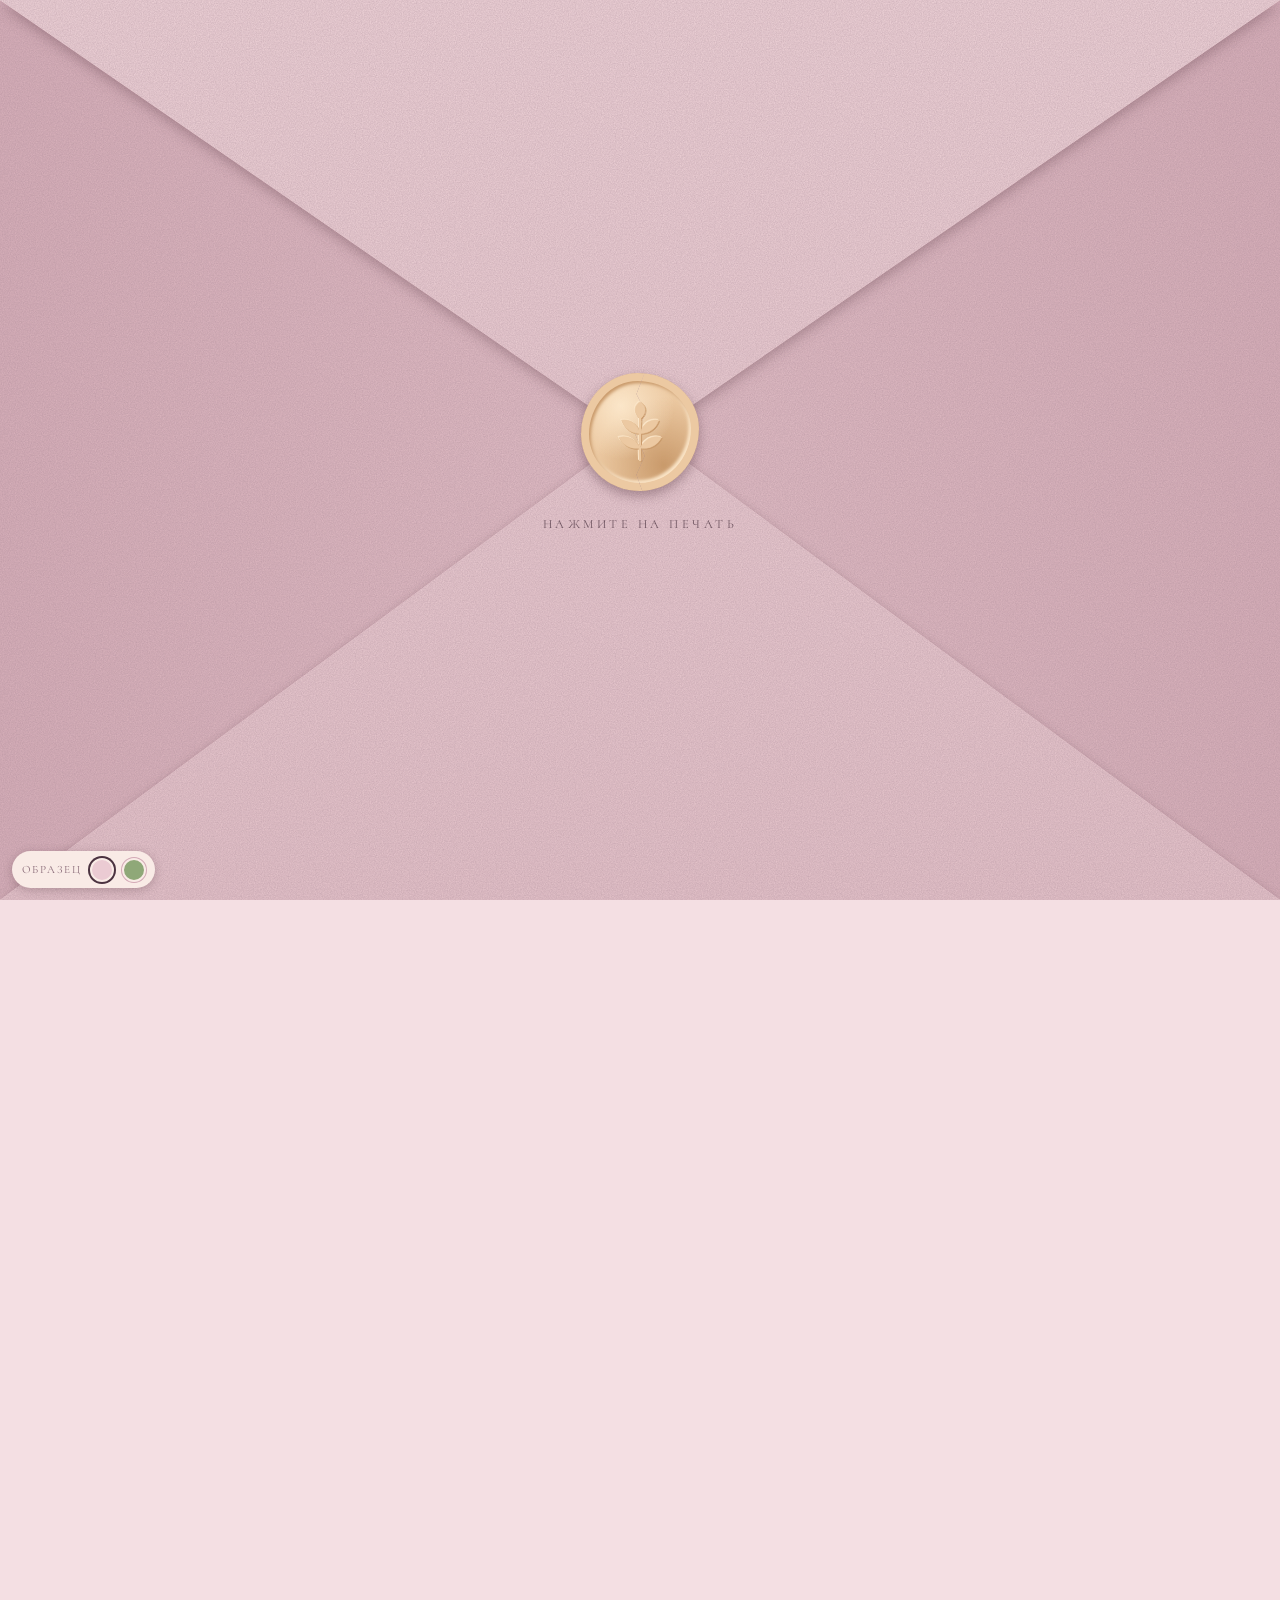
==== index.html @ 8c2e5f53 "Wedding invitation sample Co-Authored-By: Claude Opus 5.5 <noreply@anthropic.com>" ====
<!doctype html>
<html lang="ru">
<head>
<meta charset="utf-8">
<meta name="viewport" content="width=device-width,initial-scale=1,viewport-fit=cover">
<meta name="robots" content="noindex,nofollow">
<meta name="theme-color" content="#e6c4cb">
<style>body{margin:0}img{max-width:100%}[hidden]{display:none!important}</style>
<title>Приглашение «Тайна речного сада»</title>
<link rel="stylesheet" href="https://fonts.googleapis.com/css2?family=Cormorant:ital,wght@0,400;0,500;0,600;1,400&family=Great+Vibes&display=swap">
<style>
/* Узкая колонка-письмо на бумажном фоне: конверт на весь экран, под ним лента блоков с тонкими линейками. */
:root{
  color-scheme:light;
  /* палитра «Пудра» */
  --paper:#f4dfe3;
  --paper-deep:#ebcbd3;
  --ink:#4b3340;
  --ink-soft:#8a6b78;
  --line:#d3a9b6;
  --accent:#b0607a;
  --card:#f9ebe6;
  --env-1:#e6c4cb;
  --env-2:#efd3d8;
  --env-3:#d9b1bb;
  --seal:#ecc9a2;
  --seal-hi:#fbe6c9;
  --seal-lo:#c99a6b;
  --w-sky:#f3c9cf;
  --w-leaf1:#9bb38a;
  --w-leaf2:#6f8f6c;
  --w-water:#b9cfd6;
  --w-bloom:#e58fa6;
  --w-reed:#5e6f4c;
  --d1:#f1d5da; --d2:#d9a3b2; --d3:#b9c4a6; --d4:#e9d3b4; --d5:#8a6b78;
  --grain:url("data:image/svg+xml,%3Csvg xmlns='http://www.w3.org/2000/svg' width='260' height='260'%3E%3Cfilter id='n'%3E%3CfeTurbulence type='fractalNoise' baseFrequency='.85' numOctaves='3' stitchTiles='stitch'/%3E%3CfeColorMatrix values='0 0 0 0 .25 0 0 0 0 .15 0 0 0 0 .2 0 0 0 .32 0'/%3E%3C/filter%3E%3Crect width='100%25' height='100%25' filter='url(%23n)'/%3E%3C/svg%3E");
  --script:"Great Vibes","Marck Script","Snell Roundhand",cursive;
  --serif:"Cormorant","Cormorant Garamond",Georgia,"Times New Roman",serif;
  --fs-label:.78rem;
  --fs-body:1.16rem;
  --fs-h2:2.7rem;
}
:root[data-palette="garden"]{
  --paper:#e8ecdd;
  --paper-deep:#d6dec8;
  --ink:#2e3a2f;
  --ink-soft:#66755f;
  --line:#aab89a;
  --accent:#5f7a4a;
  --card:#f1f3e6;
  --env-1:#cfd8bf;
  --env-2:#dbe2cc;
  --env-3:#bcc8aa;
  --seal:#c9b27a;
  --seal-hi:#e9d9a8;
  --seal-lo:#99834d;
  --w-sky:#dfe6d2;
  --w-leaf1:#8fa878;
  --w-leaf2:#55724f;
  --w-water:#a8c5c4;
  --w-bloom:#f2ead2;
  --w-reed:#4c5f3d;
  --d1:#e8ecdd; --d2:#aab89a; --d3:#5f7a4a; --d4:#a8c5c4; --d5:#c9b27a;
}

html{font-size:16px;scroll-behavior:smooth}
html.locked,html.locked body{overflow:hidden;height:100%}
body{
  background:var(--grain),var(--paper);
  color:var(--ink);
  font-family:var(--serif);
  font-size:var(--fs-body);
  line-height:1.55;
  -webkit-font-smoothing:antialiased;
}
.grain{background-image:var(--grain)}

/* ---------- конверт ---------- */
.env{
  position:fixed;inset:0;z-index:20;
  perspective:1400px;
  cursor:pointer;
  overflow:hidden;
  -webkit-tap-highlight-color:transparent;
}
.env-back{position:absolute;inset:0;background-color:var(--paper);transition:opacity .8s ease 1.05s}
.fw{position:absolute;inset:0;filter:drop-shadow(0 2px 5px rgba(60,30,40,.22));transition:transform 1s cubic-bezier(.6,.05,.3,1) 1.05s}
.flap{position:absolute;inset:0;background-color:var(--env-1)}
.fw.l .flap{clip-path:polygon(0 0,50.5% 48%,0 100%);background-image:linear-gradient(90deg,var(--env-3),var(--env-1) 70%)}
.fw.r .flap{clip-path:polygon(100% 0,49.5% 48%,100% 100%);background-image:linear-gradient(270deg,var(--env-3),var(--env-1) 70%)}
.fw.b .flap{clip-path:polygon(0 100%,50% 47.5%,100% 100%);background-image:linear-gradient(0deg,var(--env-1),var(--env-2))}
.fw.t{transform-origin:50% 0;transition:transform 1s cubic-bezier(.55,.05,.3,1) .3s;filter:drop-shadow(0 4px 7px rgba(60,30,40,.3))}
.fw.t .flap{clip-path:polygon(0 0,100% 0,50% 49%);background-image:linear-gradient(180deg,var(--env-2),var(--env-1))}
.flap::after{content:"";position:absolute;inset:0;background-image:var(--grain)}

.seal{
  position:absolute;left:50%;top:48%;
  width:7.4rem;height:7.4rem;margin:-3.7rem 0 0 -3.7rem;
  border:0;padding:0;background:none;cursor:pointer;
  filter:drop-shadow(0 5px 6px rgba(60,30,40,.35));
  animation:breathe 2.6s ease-in-out infinite;
}
.seal:focus-visible{outline:2px solid var(--ink);outline-offset:6px;border-radius:50%}
.half{position:absolute;inset:0;transition:transform .7s cubic-bezier(.3,.7,.3,1),opacity .6s ease .15s}
.half.a{clip-path:polygon(0 0,54% 0,47% 18%,55% 34%,46% 52%,54% 70%,47% 86%,52% 100%,0 100%)}
.half.b{clip-path:polygon(54% 0,100% 0,100% 100%,52% 100%,47% 86%,54% 70%,46% 52%,55% 34%,47% 18%)}
.wax{
  position:absolute;inset:0;
  border-radius:48% 52% 50% 50% / 52% 47% 53% 48%;
  background:
    radial-gradient(circle at 34% 28%,var(--seal-hi),transparent 46%),
    radial-gradient(circle at 70% 78%,var(--seal-lo),transparent 55%),
    var(--seal);
  box-shadow:inset 0 0 0 .5rem var(--seal),inset .12rem .14rem .2rem .5rem var(--seal-lo),inset -.1rem -.12rem .2rem .55rem var(--seal-hi);
}
.wax svg{position:absolute;inset:22%;width:56%;height:56%;fill:var(--seal);stroke:var(--seal);
  filter:drop-shadow(1px 1.2px .4px var(--seal-lo)) drop-shadow(-1px -1px .4px var(--seal-hi))}
.hint{
  position:absolute;left:0;right:0;top:calc(48% + 5.2rem);
  text-align:center;font-size:var(--fs-label);letter-spacing:.28em;text-transform:uppercase;color:var(--ink);opacity:.75;
  transition:opacity .4s;
}
@keyframes breathe{50%{transform:scale(1.045)}}

.env.open{pointer-events:none}
.env.open .seal{animation:none}
.env.open .half.a{transform:translate(-2.2rem,1.4rem) rotate(-16deg);opacity:0}
.env.open .half.b{transform:translate(2.2rem,1.4rem) rotate(16deg);opacity:0}
.env.open .hint{opacity:0}
.env.open .fw.t{transform:rotateX(-178deg)}
.env.open .fw.l{transform:translateX(-104%)}
.env.open .fw.r{transform:translateX(104%)}
.env.open .fw.b{transform:translateY(104%)}
.env.open .env-back{opacity:0}

/* ---------- письмо ---------- */
.letter{
  max-width:30rem;margin:0 auto;
  padding-inline:1.5rem;padding-block:3rem 6rem;
  display:flex;flex-direction:column;gap:4.5rem;
  text-align:center;
}
section{display:flex;flex-direction:column;align-items:center;gap:1.1rem;min-width:0}
.label{font-size:var(--fs-label);letter-spacing:.3em;text-transform:uppercase;color:var(--ink-soft)}
h1,h2{font-family:var(--script);font-weight:400;line-height:1.1;margin:0;text-wrap:balance}
h1{font-size:clamp(3.4rem,17vw,4.6rem);display:flex;flex-direction:column;gap:.1em}
h1 .amp{font-size:.62em;color:var(--accent)}
h2{font-size:var(--fs-h2)}
p{margin:0;max-width:24rem;text-wrap:pretty}
.rule{width:100%;display:flex;align-items:center;gap:.9rem;color:var(--line)}
.rule::before,.rule::after{content:"";flex:1;border-top:1px solid currentColor}
.rule svg{width:1.5rem;height:1.5rem;fill:none;stroke:var(--accent);stroke-width:1.2;stroke-linecap:round}

.scene{width:calc(100% + 3rem);max-width:none;margin-inline:-1.5rem;display:block;
  -webkit-mask-image:radial-gradient(ellipse 50% 50% at 50% 50%,#000 48%,transparent 98%);
  mask-image:radial-gradient(ellipse 50% 50% at 50% 50%,#000 48%,transparent 98%)}
.dateline{font-size:1.5rem;letter-spacing:.22em;font-variant-numeric:lining-nums tabular-nums}

.count{display:grid;grid-template-columns:repeat(4,1fr);width:100%;border-block:1px solid var(--line)}
.count div{padding-block:1rem;display:flex;flex-direction:column;gap:.2rem;min-width:0}
.count div+div{border-left:1px solid var(--line)}
.count b{font-weight:400;font-style:italic;font-size:2.3rem;line-height:1;font-variant-numeric:lining-nums tabular-nums}
.count span{font-size:.72rem;letter-spacing:.14em;text-transform:uppercase;color:var(--ink-soft)}

.venue{display:flex;flex-direction:column;align-items:center;gap:.5rem;width:100%}
.venue+.venue{margin-top:1.6rem}
.venue canvas{width:100%;aspect-ratio:16/8;border-radius:2px;
  -webkit-mask-image:radial-gradient(ellipse 50% 50% at 50% 50%,#000 48%,transparent 98%);
  mask-image:radial-gradient(ellipse 50% 50% at 50% 50%,#000 48%,transparent 98%)}
.venue h3{font-style:italic;font-weight:400;font-size:1.55rem;margin:0}
.venue .when{font-variant-numeric:lining-nums;letter-spacing:.12em}
.venue .addr{color:var(--ink-soft);font-size:1.02rem}
.map{display:inline-block;margin-top:.3rem;padding:.5rem 1.3rem;border:1px solid var(--ink);border-radius:999px;
  color:var(--ink);text-decoration:none;font-size:var(--fs-label);letter-spacing:.22em;text-transform:uppercase}
.map:hover{background:var(--ink);color:var(--paper)}
.map:focus-visible{outline:2px solid var(--accent);outline-offset:3px}

.plan{list-style:none;margin:0;padding:0;width:100%;position:relative;display:flex;flex-direction:column;gap:1.5rem}
.plan::before{content:"";position:absolute;left:50%;top:.4rem;bottom:.4rem;border-left:1px solid var(--line)}
.plan li{display:grid;grid-template-columns:1fr auto 1fr;align-items:center;gap:.8rem}
.plan time{grid-column:2;position:relative;background:var(--ink);color:var(--paper);border-radius:999px;
  padding:.1rem .7rem;font-size:.95rem;letter-spacing:.06em;font-variant-numeric:lining-nums tabular-nums}
.plan span{min-width:0;line-height:1.3}
.plan li:nth-child(odd) span{grid-column:1;grid-row:1;text-align:right}
.plan li:nth-child(even) span{grid-column:3;text-align:left}

.dress{width:100%;background:var(--card);padding:1.6rem 1.2rem;display:flex;flex-direction:column;align-items:center;gap:1rem;
  box-shadow:0 1px 0 var(--line),0 10px 24px -18px rgba(60,30,40,.5)}
.sw{display:flex;gap:.7rem;flex-wrap:wrap;justify-content:center}
.sw i{width:2.5rem;height:2.5rem;border-radius:50%;box-shadow:inset 0 0 0 1px rgba(0,0,0,.08)}
.sign{font-family:var(--script);font-size:2.4rem;line-height:1.1;color:var(--accent)}
.again{background:none;border:0;border-bottom:1px solid var(--line);padding:0 0 .15rem;color:var(--ink-soft);
  font:inherit;font-size:var(--fs-label);letter-spacing:.22em;text-transform:uppercase;cursor:pointer}
.again:focus-visible{outline:2px solid var(--accent);outline-offset:4px}

.rv{opacity:.3;transform:translateY(1.4rem);transition:opacity .9s ease,transform .9s ease}
.rv.in{opacity:1;transform:none}

/* ---------- переключатель образца ---------- */
.pal{position:fixed;z-index:30;left:.75rem;bottom:0;margin-bottom:calc(.75rem + env(safe-area-inset-bottom,0px));
  display:flex;align-items:center;gap:.5rem;padding:.4rem .6rem;border-radius:999px;
  background:var(--card);box-shadow:0 2px 10px rgba(60,30,40,.25);
  font-size:.7rem;letter-spacing:.14em;text-transform:uppercase;color:var(--ink-soft)}
.pal button{width:1.5rem;height:1.5rem;border-radius:50%;border:2px solid var(--card);padding:0;cursor:pointer;box-shadow:0 0 0 1px var(--line)}
.pal button[aria-pressed="true"]{box-shadow:0 0 0 2px var(--ink)}
.pal button:focus-visible{outline:2px solid var(--accent);outline-offset:3px}
.pal .p1{background:#ebcbd3}
.pal .p2{background:#8fa878}

@media (prefers-reduced-motion:reduce){
  .seal{animation:none}
  .fw,.fw.t,.half,.env-back,.rv{transition-duration:.01s;transition-delay:0s}
  .rv{opacity:1;transform:none}
  html{scroll-behavior:auto}
}
</style>
</head>
<body>

<svg width="0" height="0" style="position:absolute" aria-hidden="true">
  <symbol id="sprig" viewBox="0 0 100 100">
    <path d="M50 92 C49 70 50 50 50 30" fill="none" stroke-width="3.5" stroke-linecap="round"/>
    <path d="M50 30 C40 22 40 10 50 4 C60 10 60 22 50 30Z"/>
    <path d="M50 52 C36 52 26 44 22 32 C36 30 46 38 50 52Z"/>
    <path d="M50 52 C64 52 74 44 78 32 C64 30 54 38 50 52Z"/>
    <path d="M50 74 C36 76 24 70 18 58 C32 54 44 62 50 74Z"/>
    <path d="M50 74 C64 76 76 70 82 58 C68 54 56 62 50 74Z"/>
  </symbol>
</svg>

<div class="env" id="env" role="button" aria-label="Открыть приглашение">
  <div class="env-back grain"></div>
  <div class="fw l"><div class="flap"></div></div>
  <div class="fw r"><div class="flap"></div></div>
  <div class="fw b"><div class="flap"></div></div>
  <div class="fw t"><div class="flap"></div></div>
  <button class="seal" id="seal" type="button" aria-label="Сломать печать и открыть приглашение">
    <span class="half a"><span class="wax"><svg><use href="#sprig"/></svg></span></span>
    <span class="half b"><span class="wax"><svg><use href="#sprig"/></svg></span></span>
  </button>
  <div class="hint">Нажмите на печать</div>
</div>

<main class="letter" id="letter">
  <section>
    <div class="label">Приглашение на свадьбу</div>
    <h1><span id="n1"></span><span class="amp">и</span><span id="n2"></span></h1>
    <canvas class="scene" id="scene" width="760" height="470" role="img" aria-label="Акварельный берег реки с лодкой и камышами"></canvas>
    <div class="dateline" id="dateline"></div>
    <div class="label" id="weekday"></div>
  </section>

  <section class="rv">
    <div class="rule"><svg viewBox="0 0 24 24"><path d="M12 21V8M12 8c-3-1-4-4-3-6 3 1 4 3 3 6ZM12 14c-3 0-5-2-6-5 3 0 5 2 6 5ZM12 14c3 0 5-2 6-5-3 0-5 2-6 5Z"/></svg></div>
    <p id="lead"></p>
  </section>

  <section class="rv">
    <h2>До встречи</h2>
    <div class="count" id="count" aria-live="off">
      <div><b id="cd">0</b><span id="cdl">дней</span></div>
      <div><b id="ch">0</b><span id="chl">часов</span></div>
      <div><b id="cm">0</b><span id="cml">минут</span></div>
      <div><b id="cs">0</b><span id="csl">секунд</span></div>
    </div>
  </section>

  <section class="rv">
    <h2>Место</h2>
    <div id="venues" style="width:100%"></div>
  </section>

  <section class="rv">
    <h2>Программа дня</h2>
    <ol class="plan" id="plan"></ol>
  </section>

  <section class="rv">
    <h2>Дресс-код</h2>
    <div class="dress">
      <p id="dress"></p>
      <div class="sw" aria-label="Палитра праздника"><i style="background:var(--d1)"></i><i style="background:var(--d2)"></i><i style="background:var(--d3)"></i><i style="background:var(--d4)"></i><i style="background:var(--d5)"></i></div>
    </div>
  </section>

  <section class="rv">
    <div class="rule"><svg viewBox="0 0 24 24"><path d="M12 21V8M12 8c-3-1-4-4-3-6 3 1 4 3 3 6ZM12 14c-3 0-5-2-6-5 3 0 5 2 6 5ZM12 14c3 0 5-2 6-5-3 0-5 2-6 5Z"/></svg></div>
    <p id="bye"></p>
    <div class="sign" id="sign"></div>
    <button class="again" id="again" type="button">Закрыть конверт</button>
  </section>
</main>

<div class="pal" id="pal">
  <span>Образец</span>
  <button class="p1" type="button" data-p="pudra" aria-label="Палитра «Пудра»" aria-pressed="true"></button>
  <button class="p2" type="button" data-p="garden" aria-label="Палитра «Сад»" aria-pressed="false"></button>
</div>

<script>
/* Все данные приглашения — здесь. Имена, дата и места условные, пока не выбраны настоящие. */
const INVITE = {
  names: ['Анна', 'Михаил'],
  date: '2027-07-17T16:00:00+03:00',
  lead: 'Дорогие родные и друзья! В этот день мы станем семьёй и очень хотим, чтобы вы были рядом.',
  venues: [
    {kind: 'ceremony', title: 'Церемония', time: '16:00', place: 'Площадка у воды', address: 'Адрес сообщим позже', mapUrl: ''},
    {kind: 'dinner', title: 'Ужин', time: '18:00', place: 'Шатёр в саду', address: 'Там же, в двух минутах пешком', mapUrl: ''}
  ],
  plan: [
    ['15:30', 'Сбор гостей'],
    ['16:00', 'Церемония у воды'],
    ['17:00', 'Фуршет и прогулка'],
    ['18:00', 'Праздничный ужин'],
    ['21:00', 'Торт'],
    ['22:00', 'Танцы и огни']
  ],
  dress: 'Будем рады, если ваши наряды поддержат палитру праздника. Удобная обувь пригодится: часть вечера пройдёт на траве.',
  bye: 'Ждём вас и будем счастливы разделить этот день вместе.'
};

const $ = id => document.getElementById(id);
const root = document.documentElement;
const when = new Date(INVITE.date);

/* ---------- тексты ---------- */
$('n1').textContent = INVITE.names[0];
$('n2').textContent = INVITE.names[1];
$('sign').textContent = INVITE.names.join(' и ');
$('lead').textContent = INVITE.lead;
$('dress').textContent = INVITE.dress;
$('bye').textContent = INVITE.bye;
const msk = {timeZone: 'Europe/Moscow'};
$('dateline').textContent = when.toLocaleDateString('ru-RU', {...msk, day: '2-digit', month: '2-digit', year: 'numeric'}).replace(/\./g, ' · ');
$('weekday').textContent = when.toLocaleDateString('ru-RU', {...msk, weekday: 'long'}) + ', начало в ' +
  when.toLocaleTimeString('ru-RU', {...msk, hour: '2-digit', minute: '2-digit'});

$('plan').innerHTML = INVITE.plan.map(([t, s]) => `<li><time>${t}</time><span>${s}</span></li>`).join('');
$('venues').innerHTML = INVITE.venues.map((v, i) => `
  <div class="venue">
    <canvas width="640" height="320" data-kind="${v.kind}" data-seed="${i + 3}" role="img" aria-label="${v.title}: акварельный набросок"></canvas>
    <h3>${v.title}</h3>
    <div class="when">${v.time} · ${v.place}</div>
    <div class="addr">${v.address}</div>
    ${v.mapUrl ? `<a class="map" href="${v.mapUrl}" target="_blank" rel="noopener">Открыть карту</a>` : ''}
  </div>`).join('');

/* ---------- обратный отсчёт ---------- */
const plural = (n, f) => f[n % 10 === 1 && n % 100 !== 11 ? 0 : n % 10 >= 2 && n % 10 <= 4 && (n % 100 < 10 || n % 100 >= 20) ? 1 : 2];
function tick() {
  let s = Math.max(0, Math.floor((when - Date.now()) / 1000));
  const d = Math.floor(s / 86400); s -= d * 86400;
  const h = Math.floor(s / 3600); s -= h * 3600;
  const m = Math.floor(s / 60); s -= m * 60;
  $('cd').textContent = d; $('cdl').textContent = plural(d, ['день', 'дня', 'дней']);
  $('ch').textContent = h; $('chl').textContent = plural(h, ['час', 'часа', 'часов']);
  $('cm').textContent = m; $('cml').textContent = plural(m, ['минута', 'минуты', 'минут']);
  $('cs').textContent = s; $('csl').textContent = plural(s, ['секунда', 'секунды', 'секунд']);
}
tick(); setInterval(tick, 1000);

/* ---------- акварель ---------- */
function rng(seed) {
  return () => { seed |= 0; seed = seed + 0x6D2B79F5 | 0; let t = Math.imul(seed ^ seed >>> 15, 1 | seed);
    t = t + Math.imul(t ^ t >>> 7, 61 | t) ^ t; return ((t ^ t >>> 14) >>> 0) / 4294967296; };
}
function paint(cv, kind, seed) {
  const c = cv.getContext('2d'), W = cv.width, H = cv.height, r = rng(seed * 7919);
  const css = getComputedStyle(root), col = n => css.getPropertyValue(n).trim();
  const sky = col('--w-sky'), l1 = col('--w-leaf1'), l2 = col('--w-leaf2'), water = col('--w-water'),
        bloom = col('--w-bloom'), reed = col('--w-reed'), ink = col('--ink'), paper = col('--paper');
  c.clearRect(0, 0, W, H);
  // пятно краски: несколько неровных прозрачных слоёв
  const blob = (x, y, rx, ry, color, a, layers = 4) => {
    c.fillStyle = color;
    for (let k = 0; k < layers; k++) {
      c.globalAlpha = a * (.6 + r() * .6);
      const n = 9, pts = [];
      for (let i = 0; i < n; i++) {
        const an = i / n * Math.PI * 2, j = .72 + r() * .5;
        pts.push([x + Math.cos(an) * rx * j, y + Math.sin(an) * ry * j]);
      }
      c.beginPath();
      for (let i = 0; i <= n; i++) {
        const p = pts[i % n], q = pts[(i + 1) % n], mx = (p[0] + q[0]) / 2, my = (p[1] + q[1]) / 2;
        i ? c.quadraticCurveTo(p[0], p[1], mx, my) : c.moveTo(mx, my);
      }
      c.fill();
    }
    c.globalAlpha = 1;
  };
  const hz = H * .5;
  for (let i = 0; i < 14; i++) blob(r() * W, r() * hz * .9, W * .22, H * .16, sky, .09);
  // дальний берег
  for (let i = 0; i < 46; i++) {
    const x = r() * W, s = 22 + r() * 46;
    blob(x, hz - s * .55 - r() * 14, s, s * .8, r() > .45 ? l1 : l2, .11);
  }
  // вода и отражения
  for (let i = 0; i < 26; i++) blob(r() * W, hz + 8 + r() * (H - hz), W * (.12 + r() * .2), 7 + r() * 9, water, .12, 3);
  for (let i = 0; i < 16; i++) blob(r() * W, hz + 10 + r() * 46, 40 + r() * 50, 9, l2, .05, 2);

  if (kind === 'river') {            // лодка
    const bx = W * .56, by = hz + 62;
    c.globalAlpha = .55; c.fillStyle = ink;
    c.beginPath(); c.moveTo(bx - 58, by - 9); c.quadraticCurveTo(bx, by + 17, bx + 62, by - 11);
    c.quadraticCurveTo(bx, by + 2, bx - 58, by - 9); c.fill();
    c.globalAlpha = .12; c.fillRect(bx - 50, by + 12, 104, 2); c.globalAlpha = 1;
  }
  if (kind === 'ceremony') {         // арка из зелени
    const ax = W / 2, ay = hz + 44, R = H * .3;
    for (let i = 0; i <= 44; i++) {
      const an = Math.PI + i / 44 * Math.PI, x = ax + Math.cos(an) * R * .82, y = ay + Math.sin(an) * R * 1.15;
      blob(x, y, 13, 12, i % 3 ? l2 : l1, .2, 3);
      if (i % 4 === 1) blob(x + (r() - .5) * 10, y + (r() - .5) * 10, 6, 6, bloom, .5, 2);
    }
    c.globalAlpha = .3; c.fillStyle = paper; c.fillRect(ax - R * .82 - 3, ay, 6, 26); c.fillRect(ax + R * .82 - 3, ay, 6, 26); c.globalAlpha = 1;
  }
  if (kind === 'dinner') {           // шатёр и гирлянда
    const tx = W / 2, ty = hz - 78, tw = W * .27;
    c.fillStyle = paper; c.globalAlpha = .82;
    c.beginPath(); c.moveTo(tx, ty); c.lineTo(tx + tw, ty + 62); c.lineTo(tx - tw, ty + 62); c.closePath(); c.fill();
    c.globalAlpha = .5; c.fillRect(tx - tw * .86, ty + 62, tw * 1.72, 62);
    c.globalAlpha = .45; c.strokeStyle = ink; c.lineWidth = 1.2;
    c.beginPath(); c.moveTo(tx, ty); c.lineTo(tx + tw, ty + 62); c.lineTo(tx - tw, ty + 62); c.closePath(); c.stroke();
    for (const k of [-.86, -.3, .3, .86]) { c.beginPath(); c.moveTo(tx + tw * k, ty + 62); c.lineTo(tx + tw * k, ty + 124); c.stroke(); }
    c.globalAlpha = 1;
    for (let i = 0; i <= 16; i++) {
      const u = i / 16, x = tx - tw * .86 + u * tw * 1.72, y = ty + 70 + Math.sin(u * Math.PI) * 16;
      blob(x, y, 4.5, 4.5, bloom, .7, 2);
    }
  }
  // камыши и цветы по краям
  c.lineCap = 'round';
  for (const side of [0, 1]) for (let i = 0; i < 26; i++) {
    const x = side ? W - r() * W * .3 : r() * W * .3, y0 = H - r() * 20, h = H * (.2 + r() * .36), lean = (r() - .5) * 46;
    c.globalAlpha = .45 + r() * .3; c.strokeStyle = reed; c.lineWidth = 1.2 + r() * 1.6;
    c.beginPath(); c.moveTo(x, y0); c.quadraticCurveTo(x + lean * .3, y0 - h * .6, x + lean, y0 - h); c.stroke();
    c.globalAlpha = 1;
    if (i % 5 === 0) blob(x + lean, y0 - h, 3.6, 12, ink, .22, 2);
    else if (i % 3 === 0) blob(x + lean, y0 - h, 8, 8, bloom, .42, 3);
  }
  for (let i = 0; i < 16; i++) blob(r() * W, H - r() * 34, 46, 16, l1, .1, 3);
}
function paintAll() {
  paint($('scene'), 'river', 11);
  document.querySelectorAll('.venue canvas').forEach(cv => paint(cv, cv.dataset.kind, +cv.dataset.seed));
}

/* ---------- палитра ---------- */
function setPalette(p) {
  p === 'garden' ? root.setAttribute('data-palette', 'garden') : root.removeAttribute('data-palette');
  document.querySelectorAll('#pal button').forEach(b => b.setAttribute('aria-pressed', String(b.dataset.p === p)));
  try { localStorage.setItem('invite-palette', p); } catch (e) {}
  paintAll();
}
let saved = 'pudra';
try { saved = localStorage.getItem('invite-palette') || 'pudra'; } catch (e) {}
setPalette(saved);
$('pal').addEventListener('click', e => { const b = e.target.closest('button'); if (b) setPalette(b.dataset.p); });

/* ---------- конверт ---------- */
const env = $('env');
let timer;
root.classList.add('locked');
function openEnv() {
  if (env.classList.contains('open')) return;
  env.classList.add('open');
  clearTimeout(timer);
  timer = setTimeout(() => { env.hidden = true; root.classList.remove('locked'); }, 2150);
}
env.addEventListener('click', openEnv);
$('again').addEventListener('click', () => {
  clearTimeout(timer);
  window.scrollTo(0, 0);
  root.classList.add('locked');
  env.hidden = false;
  requestAnimationFrame(() => requestAnimationFrame(() => env.classList.remove('open')));
});

/* ---------- появление блоков ---------- */
if ('IntersectionObserver' in window) {
  const io = new IntersectionObserver(es => es.forEach(e => { if (e.isIntersecting) { e.target.classList.add('in'); io.unobserve(e.target); } }), {threshold: .15});
  document.querySelectorAll('.rv').forEach(el => io.observe(el));
} else document.querySelectorAll('.rv').forEach(el => el.classList.add('in'));
</script>

</body>
</html>
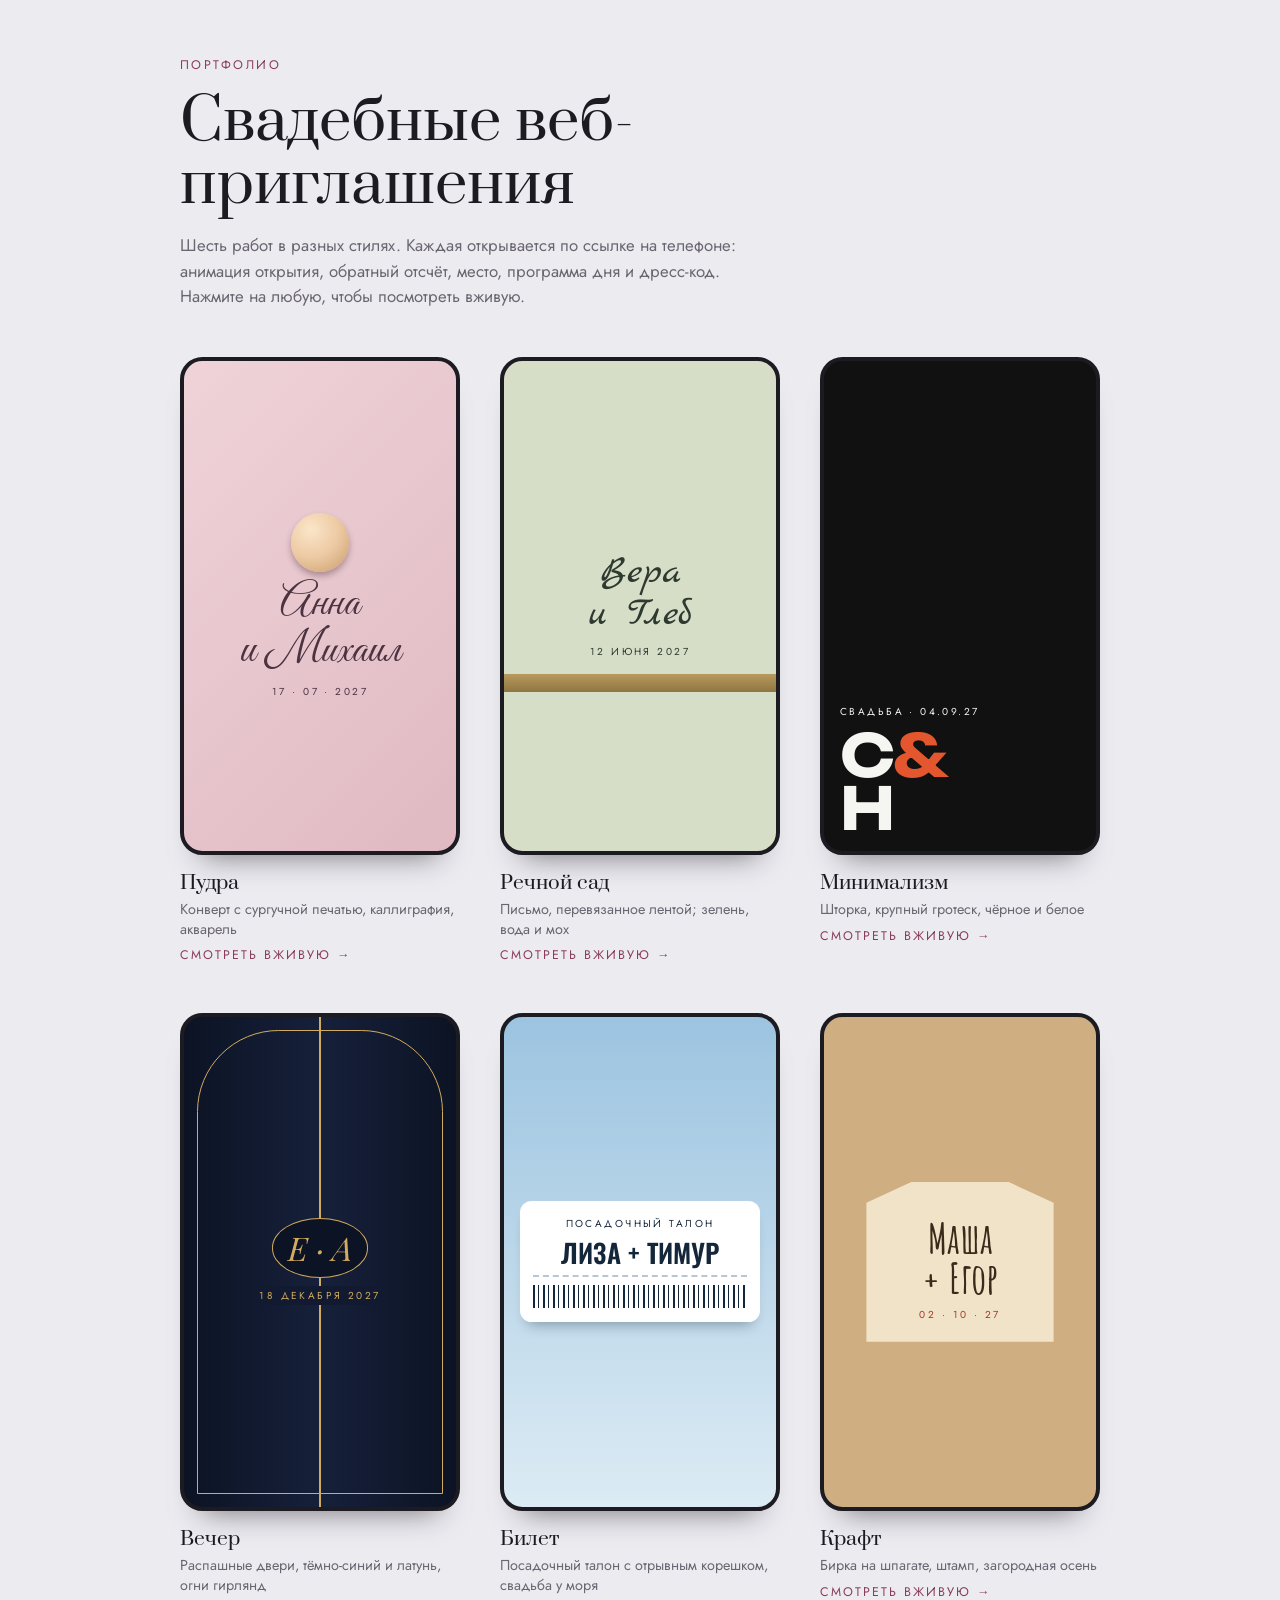
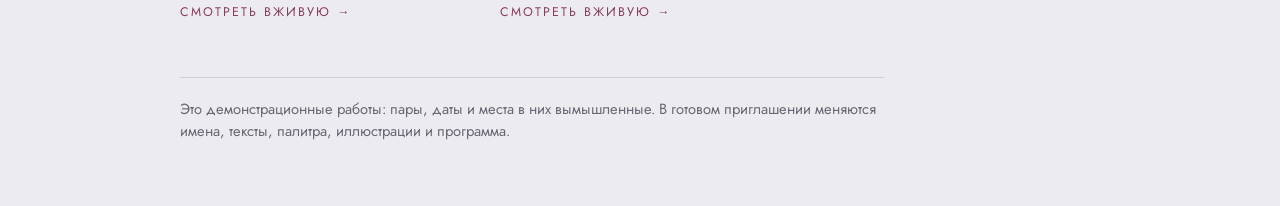
==== commit 7465e8b7: "Portfolio: six wedding web invitations with a showcase page Co-Authored-By: Claude Opus 5.5 <noreply" ====
--- a/index.html
+++ b/index.html
@@ -4,486 +4,98 @@
 <meta charset="utf-8">
 <meta name="viewport" content="width=device-width,initial-scale=1,viewport-fit=cover">
 <meta name="robots" content="noindex,nofollow">
-<meta name="theme-color" content="#e6c4cb">
-<style>body{margin:0}img{max-width:100%}[hidden]{display:none!important}</style>
-<title>Приглашение «Тайна речного сада»</title>
-<link rel="stylesheet" href="https://fonts.googleapis.com/css2?family=Cormorant:ital,wght@0,400;0,500;0,600;1,400&family=Great+Vibes&display=swap">
+<meta name="theme-color" content="#ecebf0">
+<title>Свадебные веб-приглашения</title>
+<meta name="description" content="Портфолио: шесть веб-приглашений на свадьбу с анимацией открытия, обратным отсчётом, местом, программой дня и дресс-кодом.">
+<link rel="stylesheet" href="https://fonts.googleapis.com/css2?family=Amatic+SC:wght@700&family=Great+Vibes&family=Jost:wght@400;500&family=Marck+Script&family=Oswald:wght@600&family=Playfair+Display:ital@1&family=Prata&family=Unbounded:wght@700&display=swap">
 <style>
-/* Узкая колонка-письмо на бумажном фоне: конверт на весь экран, под ним лента блоков с тонкими линейками. */
+/* Витрина: спокойный холодный фон, шесть афиш-«телефонов» в сетке, вся карточка — ссылка. */
 :root{
-  color-scheme:light;
-  /* палитра «Пудра» */
-  --paper:#f4dfe3;
-  --paper-deep:#ebcbd3;
-  --ink:#4b3340;
-  --ink-soft:#8a6b78;
-  --line:#d3a9b6;
-  --accent:#b0607a;
-  --card:#f9ebe6;
-  --env-1:#e6c4cb;
-  --env-2:#efd3d8;
-  --env-3:#d9b1bb;
-  --seal:#ecc9a2;
-  --seal-hi:#fbe6c9;
-  --seal-lo:#c99a6b;
-  --w-sky:#f3c9cf;
-  --w-leaf1:#9bb38a;
-  --w-leaf2:#6f8f6c;
-  --w-water:#b9cfd6;
-  --w-bloom:#e58fa6;
-  --w-reed:#5e6f4c;
-  --d1:#f1d5da; --d2:#d9a3b2; --d3:#b9c4a6; --d4:#e9d3b4; --d5:#8a6b78;
-  --grain:url("data:image/svg+xml,%3Csvg xmlns='http://www.w3.org/2000/svg' width='260' height='260'%3E%3Cfilter id='n'%3E%3CfeTurbulence type='fractalNoise' baseFrequency='.85' numOctaves='3' stitchTiles='stitch'/%3E%3CfeColorMatrix values='0 0 0 0 .25 0 0 0 0 .15 0 0 0 0 .2 0 0 0 .32 0'/%3E%3C/filter%3E%3Crect width='100%25' height='100%25' filter='url(%23n)'/%3E%3C/svg%3E");
-  --script:"Great Vibes","Marck Script","Snell Roundhand",cursive;
-  --serif:"Cormorant","Cormorant Garamond",Georgia,"Times New Roman",serif;
-  --fs-label:.78rem;
-  --fs-body:1.16rem;
-  --fs-h2:2.7rem;
+  --bg:#ecebf0; --ink:#1d1b22; --soft:#6a6672; --line:#cfcdd6; --accent:#8a3d5c;
+  --display:"Prata",Georgia,serif; --body:"Jost","Helvetica Neue",Arial,sans-serif;
 }
-:root[data-palette="garden"]{
-  --paper:#e8ecdd;
-  --paper-deep:#d6dec8;
-  --ink:#2e3a2f;
-  --ink-soft:#66755f;
-  --line:#aab89a;
-  --accent:#5f7a4a;
-  --card:#f1f3e6;
-  --env-1:#cfd8bf;
-  --env-2:#dbe2cc;
-  --env-3:#bcc8aa;
-  --seal:#c9b27a;
-  --seal-hi:#e9d9a8;
-  --seal-lo:#99834d;
-  --w-sky:#dfe6d2;
-  --w-leaf1:#8fa878;
-  --w-leaf2:#55724f;
-  --w-water:#a8c5c4;
-  --w-bloom:#f2ead2;
-  --w-reed:#4c5f3d;
-  --d1:#e8ecdd; --d2:#aab89a; --d3:#5f7a4a; --d4:#a8c5c4; --d5:#c9b27a;
-}
+*{box-sizing:border-box}
+body{margin:0;background:var(--bg);color:var(--ink);font-family:var(--body);font-size:1.05rem;line-height:1.5;-webkit-font-smoothing:antialiased}
+.wrap{max-width:70rem;margin:0 auto;padding-inline:1.25rem;padding-block:3.5rem 4rem}
+header{max-width:40rem;display:flex;flex-direction:column;gap:1rem;margin-bottom:3rem}
+.eyebrow{font-size:.78rem;letter-spacing:.2em;text-transform:uppercase;color:var(--accent)}
+h1{font-family:var(--display);font-weight:400;font-size:clamp(2.2rem,8vw,3.6rem);line-height:1.1;margin:0;text-wrap:balance}
+header p{margin:0;color:var(--soft);max-width:36rem}
+.grid{display:grid;grid-template-columns:repeat(2,minmax(0,1fr));gap:2rem 1rem;list-style:none;margin:0;padding:0}
+.work{display:flex;flex-direction:column;gap:.9rem;color:inherit;text-decoration:none}
+.work:focus-visible{outline:2px solid var(--accent);outline-offset:6px;border-radius:1.6rem}
+.phone{container-type:inline-size;aspect-ratio:9/16;border-radius:1.4rem;border:.3rem solid #1d1b22;overflow:hidden;position:relative;
+  display:flex;flex-direction:column;align-items:center;justify-content:center;gap:.6rem;text-align:center;padding:1rem;
+  box-shadow:0 22px 30px -22px rgba(29,27,34,.6);transition:transform .35s ease}
+.work:hover .phone{transform:translateY(-.4rem)}
+.meta{display:flex;flex-direction:column;gap:.15rem}
+.meta b{font-family:var(--display);font-weight:400;font-size:1.2rem}
+.meta span{color:var(--soft);font-size:.9rem;line-height:1.35}
+.meta em{font-style:normal;font-size:.78rem;letter-spacing:.16em;text-transform:uppercase;color:var(--accent);margin-top:.3rem}
+.names{line-height:1.05}
+.cap{font-size:4.2cqw;letter-spacing:.24em;text-transform:uppercase}
 
-html{font-size:16px;scroll-behavior:smooth}
-html.locked,html.locked body{overflow:hidden;height:100%}
-body{
-  background:var(--grain),var(--paper);
-  color:var(--ink);
-  font-family:var(--serif);
-  font-size:var(--fs-body);
-  line-height:1.55;
-  -webkit-font-smoothing:antialiased;
-}
-.grain{background-image:var(--grain)}
-
-/* ---------- конверт ---------- */
-.env{
-  position:fixed;inset:0;z-index:20;
-  perspective:1400px;
-  cursor:pointer;
-  overflow:hidden;
-  -webkit-tap-highlight-color:transparent;
-}
-.env-back{position:absolute;inset:0;background-color:var(--paper);transition:opacity .8s ease 1.05s}
-.fw{position:absolute;inset:0;filter:drop-shadow(0 2px 5px rgba(60,30,40,.22));transition:transform 1s cubic-bezier(.6,.05,.3,1) 1.05s}
-.flap{position:absolute;inset:0;background-color:var(--env-1)}
-.fw.l .flap{clip-path:polygon(0 0,50.5% 48%,0 100%);background-image:linear-gradient(90deg,var(--env-3),var(--env-1) 70%)}
-.fw.r .flap{clip-path:polygon(100% 0,49.5% 48%,100% 100%);background-image:linear-gradient(270deg,var(--env-3),var(--env-1) 70%)}
-.fw.b .flap{clip-path:polygon(0 100%,50% 47.5%,100% 100%);background-image:linear-gradient(0deg,var(--env-1),var(--env-2))}
-.fw.t{transform-origin:50% 0;transition:transform 1s cubic-bezier(.55,.05,.3,1) .3s;filter:drop-shadow(0 4px 7px rgba(60,30,40,.3))}
-.fw.t .flap{clip-path:polygon(0 0,100% 0,50% 49%);background-image:linear-gradient(180deg,var(--env-2),var(--env-1))}
-.flap::after{content:"";position:absolute;inset:0;background-image:var(--grain)}
-
-.seal{
-  position:absolute;left:50%;top:48%;
-  width:7.4rem;height:7.4rem;margin:-3.7rem 0 0 -3.7rem;
-  border:0;padding:0;background:none;cursor:pointer;
-  filter:drop-shadow(0 5px 6px rgba(60,30,40,.35));
-  animation:breathe 2.6s ease-in-out infinite;
-}
-.seal:focus-visible{outline:2px solid var(--ink);outline-offset:6px;border-radius:50%}
-.half{position:absolute;inset:0;transition:transform .7s cubic-bezier(.3,.7,.3,1),opacity .6s ease .15s}
-.half.a{clip-path:polygon(0 0,54% 0,47% 18%,55% 34%,46% 52%,54% 70%,47% 86%,52% 100%,0 100%)}
-.half.b{clip-path:polygon(54% 0,100% 0,100% 100%,52% 100%,47% 86%,54% 70%,46% 52%,55% 34%,47% 18%)}
-.wax{
-  position:absolute;inset:0;
-  border-radius:48% 52% 50% 50% / 52% 47% 53% 48%;
-  background:
-    radial-gradient(circle at 34% 28%,var(--seal-hi),transparent 46%),
-    radial-gradient(circle at 70% 78%,var(--seal-lo),transparent 55%),
-    var(--seal);
-  box-shadow:inset 0 0 0 .5rem var(--seal),inset .12rem .14rem .2rem .5rem var(--seal-lo),inset -.1rem -.12rem .2rem .55rem var(--seal-hi);
-}
-.wax svg{position:absolute;inset:22%;width:56%;height:56%;fill:var(--seal);stroke:var(--seal);
-  filter:drop-shadow(1px 1.2px .4px var(--seal-lo)) drop-shadow(-1px -1px .4px var(--seal-hi))}
-.hint{
-  position:absolute;left:0;right:0;top:calc(48% + 5.2rem);
-  text-align:center;font-size:var(--fs-label);letter-spacing:.28em;text-transform:uppercase;color:var(--ink);opacity:.75;
-  transition:opacity .4s;
-}
-@keyframes breathe{50%{transform:scale(1.045)}}
-
-.env.open{pointer-events:none}
-.env.open .seal{animation:none}
-.env.open .half.a{transform:translate(-2.2rem,1.4rem) rotate(-16deg);opacity:0}
-.env.open .half.b{transform:translate(2.2rem,1.4rem) rotate(16deg);opacity:0}
-.env.open .hint{opacity:0}
-.env.open .fw.t{transform:rotateX(-178deg)}
-.env.open .fw.l{transform:translateX(-104%)}
-.env.open .fw.r{transform:translateX(104%)}
-.env.open .fw.b{transform:translateY(104%)}
-.env.open .env-back{opacity:0}
-
-/* ---------- письмо ---------- */
-.letter{
-  max-width:30rem;margin:0 auto;
-  padding-inline:1.5rem;padding-block:3rem 6rem;
-  display:flex;flex-direction:column;gap:4.5rem;
-  text-align:center;
-}
-section{display:flex;flex-direction:column;align-items:center;gap:1.1rem;min-width:0}
-.label{font-size:var(--fs-label);letter-spacing:.3em;text-transform:uppercase;color:var(--ink-soft)}
-h1,h2{font-family:var(--script);font-weight:400;line-height:1.1;margin:0;text-wrap:balance}
-h1{font-size:clamp(3.4rem,17vw,4.6rem);display:flex;flex-direction:column;gap:.1em}
-h1 .amp{font-size:.62em;color:var(--accent)}
-h2{font-size:var(--fs-h2)}
-p{margin:0;max-width:24rem;text-wrap:pretty}
-.rule{width:100%;display:flex;align-items:center;gap:.9rem;color:var(--line)}
-.rule::before,.rule::after{content:"";flex:1;border-top:1px solid currentColor}
-.rule svg{width:1.5rem;height:1.5rem;fill:none;stroke:var(--accent);stroke-width:1.2;stroke-linecap:round}
-
-.scene{width:calc(100% + 3rem);max-width:none;margin-inline:-1.5rem;display:block;
-  -webkit-mask-image:radial-gradient(ellipse 50% 50% at 50% 50%,#000 48%,transparent 98%);
-  mask-image:radial-gradient(ellipse 50% 50% at 50% 50%,#000 48%,transparent 98%)}
-.dateline{font-size:1.5rem;letter-spacing:.22em;font-variant-numeric:lining-nums tabular-nums}
-
-.count{display:grid;grid-template-columns:repeat(4,1fr);width:100%;border-block:1px solid var(--line)}
-.count div{padding-block:1rem;display:flex;flex-direction:column;gap:.2rem;min-width:0}
-.count div+div{border-left:1px solid var(--line)}
-.count b{font-weight:400;font-style:italic;font-size:2.3rem;line-height:1;font-variant-numeric:lining-nums tabular-nums}
-.count span{font-size:.72rem;letter-spacing:.14em;text-transform:uppercase;color:var(--ink-soft)}
-
-.venue{display:flex;flex-direction:column;align-items:center;gap:.5rem;width:100%}
-.venue+.venue{margin-top:1.6rem}
-.venue canvas{width:100%;aspect-ratio:16/8;border-radius:2px;
-  -webkit-mask-image:radial-gradient(ellipse 50% 50% at 50% 50%,#000 48%,transparent 98%);
-  mask-image:radial-gradient(ellipse 50% 50% at 50% 50%,#000 48%,transparent 98%)}
-.venue h3{font-style:italic;font-weight:400;font-size:1.55rem;margin:0}
-.venue .when{font-variant-numeric:lining-nums;letter-spacing:.12em}
-.venue .addr{color:var(--ink-soft);font-size:1.02rem}
-.map{display:inline-block;margin-top:.3rem;padding:.5rem 1.3rem;border:1px solid var(--ink);border-radius:999px;
-  color:var(--ink);text-decoration:none;font-size:var(--fs-label);letter-spacing:.22em;text-transform:uppercase}
-.map:hover{background:var(--ink);color:var(--paper)}
-.map:focus-visible{outline:2px solid var(--accent);outline-offset:3px}
-
-.plan{list-style:none;margin:0;padding:0;width:100%;position:relative;display:flex;flex-direction:column;gap:1.5rem}
-.plan::before{content:"";position:absolute;left:50%;top:.4rem;bottom:.4rem;border-left:1px solid var(--line)}
-.plan li{display:grid;grid-template-columns:1fr auto 1fr;align-items:center;gap:.8rem}
-.plan time{grid-column:2;position:relative;background:var(--ink);color:var(--paper);border-radius:999px;
-  padding:.1rem .7rem;font-size:.95rem;letter-spacing:.06em;font-variant-numeric:lining-nums tabular-nums}
-.plan span{min-width:0;line-height:1.3}
-.plan li:nth-child(odd) span{grid-column:1;grid-row:1;text-align:right}
-.plan li:nth-child(even) span{grid-column:3;text-align:left}
-
-.dress{width:100%;background:var(--card);padding:1.6rem 1.2rem;display:flex;flex-direction:column;align-items:center;gap:1rem;
-  box-shadow:0 1px 0 var(--line),0 10px 24px -18px rgba(60,30,40,.5)}
-.sw{display:flex;gap:.7rem;flex-wrap:wrap;justify-content:center}
-.sw i{width:2.5rem;height:2.5rem;border-radius:50%;box-shadow:inset 0 0 0 1px rgba(0,0,0,.08)}
-.sign{font-family:var(--script);font-size:2.4rem;line-height:1.1;color:var(--accent)}
-.again{background:none;border:0;border-bottom:1px solid var(--line);padding:0 0 .15rem;color:var(--ink-soft);
-  font:inherit;font-size:var(--fs-label);letter-spacing:.22em;text-transform:uppercase;cursor:pointer}
-.again:focus-visible{outline:2px solid var(--accent);outline-offset:4px}
-
-.rv{opacity:.3;transform:translateY(1.4rem);transition:opacity .9s ease,transform .9s ease}
-.rv.in{opacity:1;transform:none}
-
-/* ---------- переключатель образца ---------- */
-.pal{position:fixed;z-index:30;left:.75rem;bottom:0;margin-bottom:calc(.75rem + env(safe-area-inset-bottom,0px));
-  display:flex;align-items:center;gap:.5rem;padding:.4rem .6rem;border-radius:999px;
-  background:var(--card);box-shadow:0 2px 10px rgba(60,30,40,.25);
-  font-size:.7rem;letter-spacing:.14em;text-transform:uppercase;color:var(--ink-soft)}
-.pal button{width:1.5rem;height:1.5rem;border-radius:50%;border:2px solid var(--card);padding:0;cursor:pointer;box-shadow:0 0 0 1px var(--line)}
-.pal button[aria-pressed="true"]{box-shadow:0 0 0 2px var(--ink)}
-.pal button:focus-visible{outline:2px solid var(--accent);outline-offset:3px}
-.pal .p1{background:#ebcbd3}
-.pal .p2{background:#8fa878}
-
-@media (prefers-reduced-motion:reduce){
-  .seal{animation:none}
-  .fw,.fw.t,.half,.env-back,.rv{transition-duration:.01s;transition-delay:0s}
-  .rv{opacity:1;transform:none}
-  html{scroll-behavior:auto}
-}
+.p1{background:linear-gradient(135deg,#efd3d8,#e0b9c2);color:#4b3340}
+.p1 .names{font-family:"Great Vibes",cursive;font-size:18.4cqw}
+.p1 .dot{width:24.5cqw;height:24.5cqw;border-radius:50%;background:radial-gradient(circle at 34% 28%,#fbe6c9,#ecc9a2 50%,#c99a6b);box-shadow:0 4px 6px rgba(60,30,40,.35)}
+.p2{background:#d6dec8;color:#2e3a2f}
+.p2 .names{font-family:"Marck Script",cursive;font-size:16.3cqw}
+.p2::after{content:"";position:absolute;left:0;right:0;top:64%;height:7.5cqw;background:linear-gradient(180deg,#b79a5c,#8f7541)}
+.p3{background:#111;color:#f5f5f2;align-items:flex-start;justify-content:flex-end;text-align:left}
+.p3 .names{font-family:"Unbounded",sans-serif;font-weight:700;font-size:24.5cqw;line-height:.9;letter-spacing:-.04em}
+.p3 .names i{font-style:normal;color:#e4572e}
+.p4{background:linear-gradient(90deg,#0c1324,#16203a 49.6%,#d2ab5f 49.6%,#d2ab5f 50.4%,#16203a 50.4%,#0c1324);color:#d2ab5f}
+.p4::before{content:"";position:absolute;inset:5.4cqw;border:1px solid #d2ab5f;border-radius:34.0cqw 34.0cqw 0 0}
+.p4 .names{font-family:"Playfair Display",serif;font-style:italic;font-size:13.6cqw;background:#0c1324;padding:4.8cqw 6.1cqw;border-radius:50%;box-shadow:0 0 0 1px #d2ab5f;position:relative}
+.p4 .cap{position:relative;background:#111a30;padding:0.7cqw 2.7cqw}
+.p5{background:linear-gradient(180deg,#9cc4e0,#dcebf4);color:#14263a}
+.p5 .tk{background:#fff;border-radius:4.8cqw;padding:6.1cqw 5.4cqw;width:100%;display:flex;flex-direction:column;gap:3.4cqw;box-shadow:0 10px 14px -8px rgba(20,38,58,.4)}
+.p5 .names{font-family:"Oswald",sans-serif;font-weight:600;font-size:10.9cqw;text-transform:uppercase}
+.p5 .bar{height:9.5cqw;border-top:2px dashed #b6c6d4;padding-top:3.4cqw;background:repeating-linear-gradient(90deg,#14263a 0 2px,transparent 2px 5px,#14263a 5px 6px,transparent 6px 10px) content-box;box-sizing:content-box}
+.p6{background:#cfae82;color:#3b2a1c}
+.p6 .tag{background:#f1e3c8;clip-path:polygon(24% 0,76% 0,100% 13%,100% 100%,0 100%,0 13%);padding:15.0cqw 6.1cqw 8.2cqw;width:78%;display:flex;flex-direction:column;align-items:center;gap:3.4cqw}
+.p6 .names{font-family:"Amatic SC",cursive;font-weight:700;font-size:17.7cqw;line-height:.95}
+.p6 .cap{color:#a23b2a}
+@media (min-width:48rem){.grid{grid-template-columns:repeat(3,minmax(0,1fr));gap:3rem 2.5rem}.wrap{max-width:60rem}}
+footer{margin-top:3.5rem;padding-top:1.25rem;border-top:1px solid var(--line);color:var(--soft);font-size:.92rem;max-width:44rem}
 </style>
 </head>
 <body>
+<div class="wrap">
+  <header>
+    <div class="eyebrow">Портфолио</div>
+    <h1>Свадебные веб-приглашения</h1>
+    <p>Шесть работ в разных стилях. Каждая открывается по ссылке на телефоне: анимация открытия, обратный отсчёт, место, программа дня и дресс-код. Нажмите на любую, чтобы посмотреть вживую.</p>
+  </header>
 
-<svg width="0" height="0" style="position:absolute" aria-hidden="true">
-  <symbol id="sprig" viewBox="0 0 100 100">
-    <path d="M50 92 C49 70 50 50 50 30" fill="none" stroke-width="3.5" stroke-linecap="round"/>
-    <path d="M50 30 C40 22 40 10 50 4 C60 10 60 22 50 30Z"/>
-    <path d="M50 52 C36 52 26 44 22 32 C36 30 46 38 50 52Z"/>
-    <path d="M50 52 C64 52 74 44 78 32 C64 30 54 38 50 52Z"/>
-    <path d="M50 74 C36 76 24 70 18 58 C32 54 44 62 50 74Z"/>
-    <path d="M50 74 C64 76 76 70 82 58 C68 54 56 62 50 74Z"/>
-  </symbol>
-</svg>
+  <ul class="grid">
+    <li><a class="work" href="pudra/">
+      <div class="phone p1"><div class="dot"></div><div class="names">Анна<br>и Михаил</div><div class="cap">17 · 07 · 2027</div></div>
+      <div class="meta"><b>Пудра</b><span>Конверт с сургучной печатью, каллиграфия, акварель</span><em>Смотреть вживую →</em></div>
+    </a></li>
+    <li><a class="work" href="garden/">
+      <div class="phone p2"><div class="names">Вера<br>и Глеб</div><div class="cap">12 июня 2027</div></div>
+      <div class="meta"><b>Речной сад</b><span>Письмо, перевязанное лентой; зелень, вода и мох</span><em>Смотреть вживую →</em></div>
+    </a></li>
+    <li><a class="work" href="mono/">
+      <div class="phone p3"><div class="cap">Свадьба · 04.09.27</div><div class="names">С<i>&amp;</i><br>Н</div></div>
+      <div class="meta"><b>Минимализм</b><span>Шторка, крупный гротеск, чёрное и белое</span><em>Смотреть вживую →</em></div>
+    </a></li>
+    <li><a class="work" href="evening/">
+      <div class="phone p4"><div class="names">Е · А</div><div class="cap">18 декабря 2027</div></div>
+      <div class="meta"><b>Вечер</b><span>Распашные двери, тёмно-синий и латунь, огни гирлянд</span><em>Смотреть вживую →</em></div>
+    </a></li>
+    <li><a class="work" href="ticket/">
+      <div class="phone p5"><div class="tk"><div class="cap">Посадочный талон</div><div class="names">Лиза + Тимур</div><div class="bar"></div></div></div>
+      <div class="meta"><b>Билет</b><span>Посадочный талон с отрывным корешком, свадьба у моря</span><em>Смотреть вживую →</em></div>
+    </a></li>
+    <li><a class="work" href="kraft/">
+      <div class="phone p6"><div class="tag"><div class="names">Маша<br>+ Егор</div><div class="cap">02 · 10 · 27</div></div></div>
+      <div class="meta"><b>Крафт</b><span>Бирка на шпагате, штамп, загородная осень</span><em>Смотреть вживую →</em></div>
+    </a></li>
+  </ul>
 
-<div class="env" id="env" role="button" aria-label="Открыть приглашение">
-  <div class="env-back grain"></div>
-  <div class="fw l"><div class="flap"></div></div>
-  <div class="fw r"><div class="flap"></div></div>
-  <div class="fw b"><div class="flap"></div></div>
-  <div class="fw t"><div class="flap"></div></div>
-  <button class="seal" id="seal" type="button" aria-label="Сломать печать и открыть приглашение">
-    <span class="half a"><span class="wax"><svg><use href="#sprig"/></svg></span></span>
-    <span class="half b"><span class="wax"><svg><use href="#sprig"/></svg></span></span>
-  </button>
-  <div class="hint">Нажмите на печать</div>
+  <footer>Это демонстрационные работы: пары, даты и места в них вымышленные. В готовом приглашении меняются имена, тексты, палитра, иллюстрации и программа.</footer>
 </div>
-
-<main class="letter" id="letter">
-  <section>
-    <div class="label">Приглашение на свадьбу</div>
-    <h1><span id="n1"></span><span class="amp">и</span><span id="n2"></span></h1>
-    <canvas class="scene" id="scene" width="760" height="470" role="img" aria-label="Акварельный берег реки с лодкой и камышами"></canvas>
-    <div class="dateline" id="dateline"></div>
-    <div class="label" id="weekday"></div>
-  </section>
-
-  <section class="rv">
-    <div class="rule"><svg viewBox="0 0 24 24"><path d="M12 21V8M12 8c-3-1-4-4-3-6 3 1 4 3 3 6ZM12 14c-3 0-5-2-6-5 3 0 5 2 6 5ZM12 14c3 0 5-2 6-5-3 0-5 2-6 5Z"/></svg></div>
-    <p id="lead"></p>
-  </section>
-
-  <section class="rv">
-    <h2>До встречи</h2>
-    <div class="count" id="count" aria-live="off">
-      <div><b id="cd">0</b><span id="cdl">дней</span></div>
-      <div><b id="ch">0</b><span id="chl">часов</span></div>
-      <div><b id="cm">0</b><span id="cml">минут</span></div>
-      <div><b id="cs">0</b><span id="csl">секунд</span></div>
-    </div>
-  </section>
-
-  <section class="rv">
-    <h2>Место</h2>
-    <div id="venues" style="width:100%"></div>
-  </section>
-
-  <section class="rv">
-    <h2>Программа дня</h2>
-    <ol class="plan" id="plan"></ol>
-  </section>
-
-  <section class="rv">
-    <h2>Дресс-код</h2>
-    <div class="dress">
-      <p id="dress"></p>
-      <div class="sw" aria-label="Палитра праздника"><i style="background:var(--d1)"></i><i style="background:var(--d2)"></i><i style="background:var(--d3)"></i><i style="background:var(--d4)"></i><i style="background:var(--d5)"></i></div>
-    </div>
-  </section>
-
-  <section class="rv">
-    <div class="rule"><svg viewBox="0 0 24 24"><path d="M12 21V8M12 8c-3-1-4-4-3-6 3 1 4 3 3 6ZM12 14c-3 0-5-2-6-5 3 0 5 2 6 5ZM12 14c3 0 5-2 6-5-3 0-5 2-6 5Z"/></svg></div>
-    <p id="bye"></p>
-    <div class="sign" id="sign"></div>
-    <button class="again" id="again" type="button">Закрыть конверт</button>
-  </section>
-</main>
-
-<div class="pal" id="pal">
-  <span>Образец</span>
-  <button class="p1" type="button" data-p="pudra" aria-label="Палитра «Пудра»" aria-pressed="true"></button>
-  <button class="p2" type="button" data-p="garden" aria-label="Палитра «Сад»" aria-pressed="false"></button>
-</div>
-
-<script>
-/* Все данные приглашения — здесь. Имена, дата и места условные, пока не выбраны настоящие. */
-const INVITE = {
-  names: ['Анна', 'Михаил'],
-  date: '2027-07-17T16:00:00+03:00',
-  lead: 'Дорогие родные и друзья! В этот день мы станем семьёй и очень хотим, чтобы вы были рядом.',
-  venues: [
-    {kind: 'ceremony', title: 'Церемония', time: '16:00', place: 'Площадка у воды', address: 'Адрес сообщим позже', mapUrl: ''},
-    {kind: 'dinner', title: 'Ужин', time: '18:00', place: 'Шатёр в саду', address: 'Там же, в двух минутах пешком', mapUrl: ''}
-  ],
-  plan: [
-    ['15:30', 'Сбор гостей'],
-    ['16:00', 'Церемония у воды'],
-    ['17:00', 'Фуршет и прогулка'],
-    ['18:00', 'Праздничный ужин'],
-    ['21:00', 'Торт'],
-    ['22:00', 'Танцы и огни']
-  ],
-  dress: 'Будем рады, если ваши наряды поддержат палитру праздника. Удобная обувь пригодится: часть вечера пройдёт на траве.',
-  bye: 'Ждём вас и будем счастливы разделить этот день вместе.'
-};
-
-const $ = id => document.getElementById(id);
-const root = document.documentElement;
-const when = new Date(INVITE.date);
-
-/* ---------- тексты ---------- */
-$('n1').textContent = INVITE.names[0];
-$('n2').textContent = INVITE.names[1];
-$('sign').textContent = INVITE.names.join(' и ');
-$('lead').textContent = INVITE.lead;
-$('dress').textContent = INVITE.dress;
-$('bye').textContent = INVITE.bye;
-const msk = {timeZone: 'Europe/Moscow'};
-$('dateline').textContent = when.toLocaleDateString('ru-RU', {...msk, day: '2-digit', month: '2-digit', year: 'numeric'}).replace(/\./g, ' · ');
-$('weekday').textContent = when.toLocaleDateString('ru-RU', {...msk, weekday: 'long'}) + ', начало в ' +
-  when.toLocaleTimeString('ru-RU', {...msk, hour: '2-digit', minute: '2-digit'});
-
-$('plan').innerHTML = INVITE.plan.map(([t, s]) => `<li><time>${t}</time><span>${s}</span></li>`).join('');
-$('venues').innerHTML = INVITE.venues.map((v, i) => `
-  <div class="venue">
-    <canvas width="640" height="320" data-kind="${v.kind}" data-seed="${i + 3}" role="img" aria-label="${v.title}: акварельный набросок"></canvas>
-    <h3>${v.title}</h3>
-    <div class="when">${v.time} · ${v.place}</div>
-    <div class="addr">${v.address}</div>
-    ${v.mapUrl ? `<a class="map" href="${v.mapUrl}" target="_blank" rel="noopener">Открыть карту</a>` : ''}
-  </div>`).join('');
-
-/* ---------- обратный отсчёт ---------- */
-const plural = (n, f) => f[n % 10 === 1 && n % 100 !== 11 ? 0 : n % 10 >= 2 && n % 10 <= 4 && (n % 100 < 10 || n % 100 >= 20) ? 1 : 2];
-function tick() {
-  let s = Math.max(0, Math.floor((when - Date.now()) / 1000));
-  const d = Math.floor(s / 86400); s -= d * 86400;
-  const h = Math.floor(s / 3600); s -= h * 3600;
-  const m = Math.floor(s / 60); s -= m * 60;
-  $('cd').textContent = d; $('cdl').textContent = plural(d, ['день', 'дня', 'дней']);
-  $('ch').textContent = h; $('chl').textContent = plural(h, ['час', 'часа', 'часов']);
-  $('cm').textContent = m; $('cml').textContent = plural(m, ['минута', 'минуты', 'минут']);
-  $('cs').textContent = s; $('csl').textContent = plural(s, ['секунда', 'секунды', 'секунд']);
-}
-tick(); setInterval(tick, 1000);
-
-/* ---------- акварель ---------- */
-function rng(seed) {
-  return () => { seed |= 0; seed = seed + 0x6D2B79F5 | 0; let t = Math.imul(seed ^ seed >>> 15, 1 | seed);
-    t = t + Math.imul(t ^ t >>> 7, 61 | t) ^ t; return ((t ^ t >>> 14) >>> 0) / 4294967296; };
-}
-function paint(cv, kind, seed) {
-  const c = cv.getContext('2d'), W = cv.width, H = cv.height, r = rng(seed * 7919);
-  const css = getComputedStyle(root), col = n => css.getPropertyValue(n).trim();
-  const sky = col('--w-sky'), l1 = col('--w-leaf1'), l2 = col('--w-leaf2'), water = col('--w-water'),
-        bloom = col('--w-bloom'), reed = col('--w-reed'), ink = col('--ink'), paper = col('--paper');
-  c.clearRect(0, 0, W, H);
-  // пятно краски: несколько неровных прозрачных слоёв
-  const blob = (x, y, rx, ry, color, a, layers = 4) => {
-    c.fillStyle = color;
-    for (let k = 0; k < layers; k++) {
-      c.globalAlpha = a * (.6 + r() * .6);
-      const n = 9, pts = [];
-      for (let i = 0; i < n; i++) {
-        const an = i / n * Math.PI * 2, j = .72 + r() * .5;
-        pts.push([x + Math.cos(an) * rx * j, y + Math.sin(an) * ry * j]);
-      }
-      c.beginPath();
-      for (let i = 0; i <= n; i++) {
-        const p = pts[i % n], q = pts[(i + 1) % n], mx = (p[0] + q[0]) / 2, my = (p[1] + q[1]) / 2;
-        i ? c.quadraticCurveTo(p[0], p[1], mx, my) : c.moveTo(mx, my);
-      }
-      c.fill();
-    }
-    c.globalAlpha = 1;
-  };
-  const hz = H * .5;
-  for (let i = 0; i < 14; i++) blob(r() * W, r() * hz * .9, W * .22, H * .16, sky, .09);
-  // дальний берег
-  for (let i = 0; i < 46; i++) {
-    const x = r() * W, s = 22 + r() * 46;
-    blob(x, hz - s * .55 - r() * 14, s, s * .8, r() > .45 ? l1 : l2, .11);
-  }
-  // вода и отражения
-  for (let i = 0; i < 26; i++) blob(r() * W, hz + 8 + r() * (H - hz), W * (.12 + r() * .2), 7 + r() * 9, water, .12, 3);
-  for (let i = 0; i < 16; i++) blob(r() * W, hz + 10 + r() * 46, 40 + r() * 50, 9, l2, .05, 2);
-
-  if (kind === 'river') {            // лодка
-    const bx = W * .56, by = hz + 62;
-    c.globalAlpha = .55; c.fillStyle = ink;
-    c.beginPath(); c.moveTo(bx - 58, by - 9); c.quadraticCurveTo(bx, by + 17, bx + 62, by - 11);
-    c.quadraticCurveTo(bx, by + 2, bx - 58, by - 9); c.fill();
-    c.globalAlpha = .12; c.fillRect(bx - 50, by + 12, 104, 2); c.globalAlpha = 1;
-  }
-  if (kind === 'ceremony') {         // арка из зелени
-    const ax = W / 2, ay = hz + 44, R = H * .3;
-    for (let i = 0; i <= 44; i++) {
-      const an = Math.PI + i / 44 * Math.PI, x = ax + Math.cos(an) * R * .82, y = ay + Math.sin(an) * R * 1.15;
-      blob(x, y, 13, 12, i % 3 ? l2 : l1, .2, 3);
-      if (i % 4 === 1) blob(x + (r() - .5) * 10, y + (r() - .5) * 10, 6, 6, bloom, .5, 2);
-    }
-    c.globalAlpha = .3; c.fillStyle = paper; c.fillRect(ax - R * .82 - 3, ay, 6, 26); c.fillRect(ax + R * .82 - 3, ay, 6, 26); c.globalAlpha = 1;
-  }
-  if (kind === 'dinner') {           // шатёр и гирлянда
-    const tx = W / 2, ty = hz - 78, tw = W * .27;
-    c.fillStyle = paper; c.globalAlpha = .82;
-    c.beginPath(); c.moveTo(tx, ty); c.lineTo(tx + tw, ty + 62); c.lineTo(tx - tw, ty + 62); c.closePath(); c.fill();
-    c.globalAlpha = .5; c.fillRect(tx - tw * .86, ty + 62, tw * 1.72, 62);
-    c.globalAlpha = .45; c.strokeStyle = ink; c.lineWidth = 1.2;
-    c.beginPath(); c.moveTo(tx, ty); c.lineTo(tx + tw, ty + 62); c.lineTo(tx - tw, ty + 62); c.closePath(); c.stroke();
-    for (const k of [-.86, -.3, .3, .86]) { c.beginPath(); c.moveTo(tx + tw * k, ty + 62); c.lineTo(tx + tw * k, ty + 124); c.stroke(); }
-    c.globalAlpha = 1;
-    for (let i = 0; i <= 16; i++) {
-      const u = i / 16, x = tx - tw * .86 + u * tw * 1.72, y = ty + 70 + Math.sin(u * Math.PI) * 16;
-      blob(x, y, 4.5, 4.5, bloom, .7, 2);
-    }
-  }
-  // камыши и цветы по краям
-  c.lineCap = 'round';
-  for (const side of [0, 1]) for (let i = 0; i < 26; i++) {
-    const x = side ? W - r() * W * .3 : r() * W * .3, y0 = H - r() * 20, h = H * (.2 + r() * .36), lean = (r() - .5) * 46;
-    c.globalAlpha = .45 + r() * .3; c.strokeStyle = reed; c.lineWidth = 1.2 + r() * 1.6;
-    c.beginPath(); c.moveTo(x, y0); c.quadraticCurveTo(x + lean * .3, y0 - h * .6, x + lean, y0 - h); c.stroke();
-    c.globalAlpha = 1;
-    if (i % 5 === 0) blob(x + lean, y0 - h, 3.6, 12, ink, .22, 2);
-    else if (i % 3 === 0) blob(x + lean, y0 - h, 8, 8, bloom, .42, 3);
-  }
-  for (let i = 0; i < 16; i++) blob(r() * W, H - r() * 34, 46, 16, l1, .1, 3);
-}
-function paintAll() {
-  paint($('scene'), 'river', 11);
-  document.querySelectorAll('.venue canvas').forEach(cv => paint(cv, cv.dataset.kind, +cv.dataset.seed));
-}
-
-/* ---------- палитра ---------- */
-function setPalette(p) {
-  p === 'garden' ? root.setAttribute('data-palette', 'garden') : root.removeAttribute('data-palette');
-  document.querySelectorAll('#pal button').forEach(b => b.setAttribute('aria-pressed', String(b.dataset.p === p)));
-  try { localStorage.setItem('invite-palette', p); } catch (e) {}
-  paintAll();
-}
-let saved = 'pudra';
-try { saved = localStorage.getItem('invite-palette') || 'pudra'; } catch (e) {}
-setPalette(saved);
-$('pal').addEventListener('click', e => { const b = e.target.closest('button'); if (b) setPalette(b.dataset.p); });
-
-/* ---------- конверт ---------- */
-const env = $('env');
-let timer;
-root.classList.add('locked');
-function openEnv() {
-  if (env.classList.contains('open')) return;
-  env.classList.add('open');
-  clearTimeout(timer);
-  timer = setTimeout(() => { env.hidden = true; root.classList.remove('locked'); }, 2150);
-}
-env.addEventListener('click', openEnv);
-$('again').addEventListener('click', () => {
-  clearTimeout(timer);
-  window.scrollTo(0, 0);
-  root.classList.add('locked');
-  env.hidden = false;
-  requestAnimationFrame(() => requestAnimationFrame(() => env.classList.remove('open')));
-});
-
-/* ---------- появление блоков ---------- */
-if ('IntersectionObserver' in window) {
-  const io = new IntersectionObserver(es => es.forEach(e => { if (e.isIntersecting) { e.target.classList.add('in'); io.unobserve(e.target); } }), {threshold: .15});
-  document.querySelectorAll('.rv').forEach(el => io.observe(el));
-} else document.querySelectorAll('.rv').forEach(el => el.classList.add('in'));
-</script>
-
 </body>
 </html>
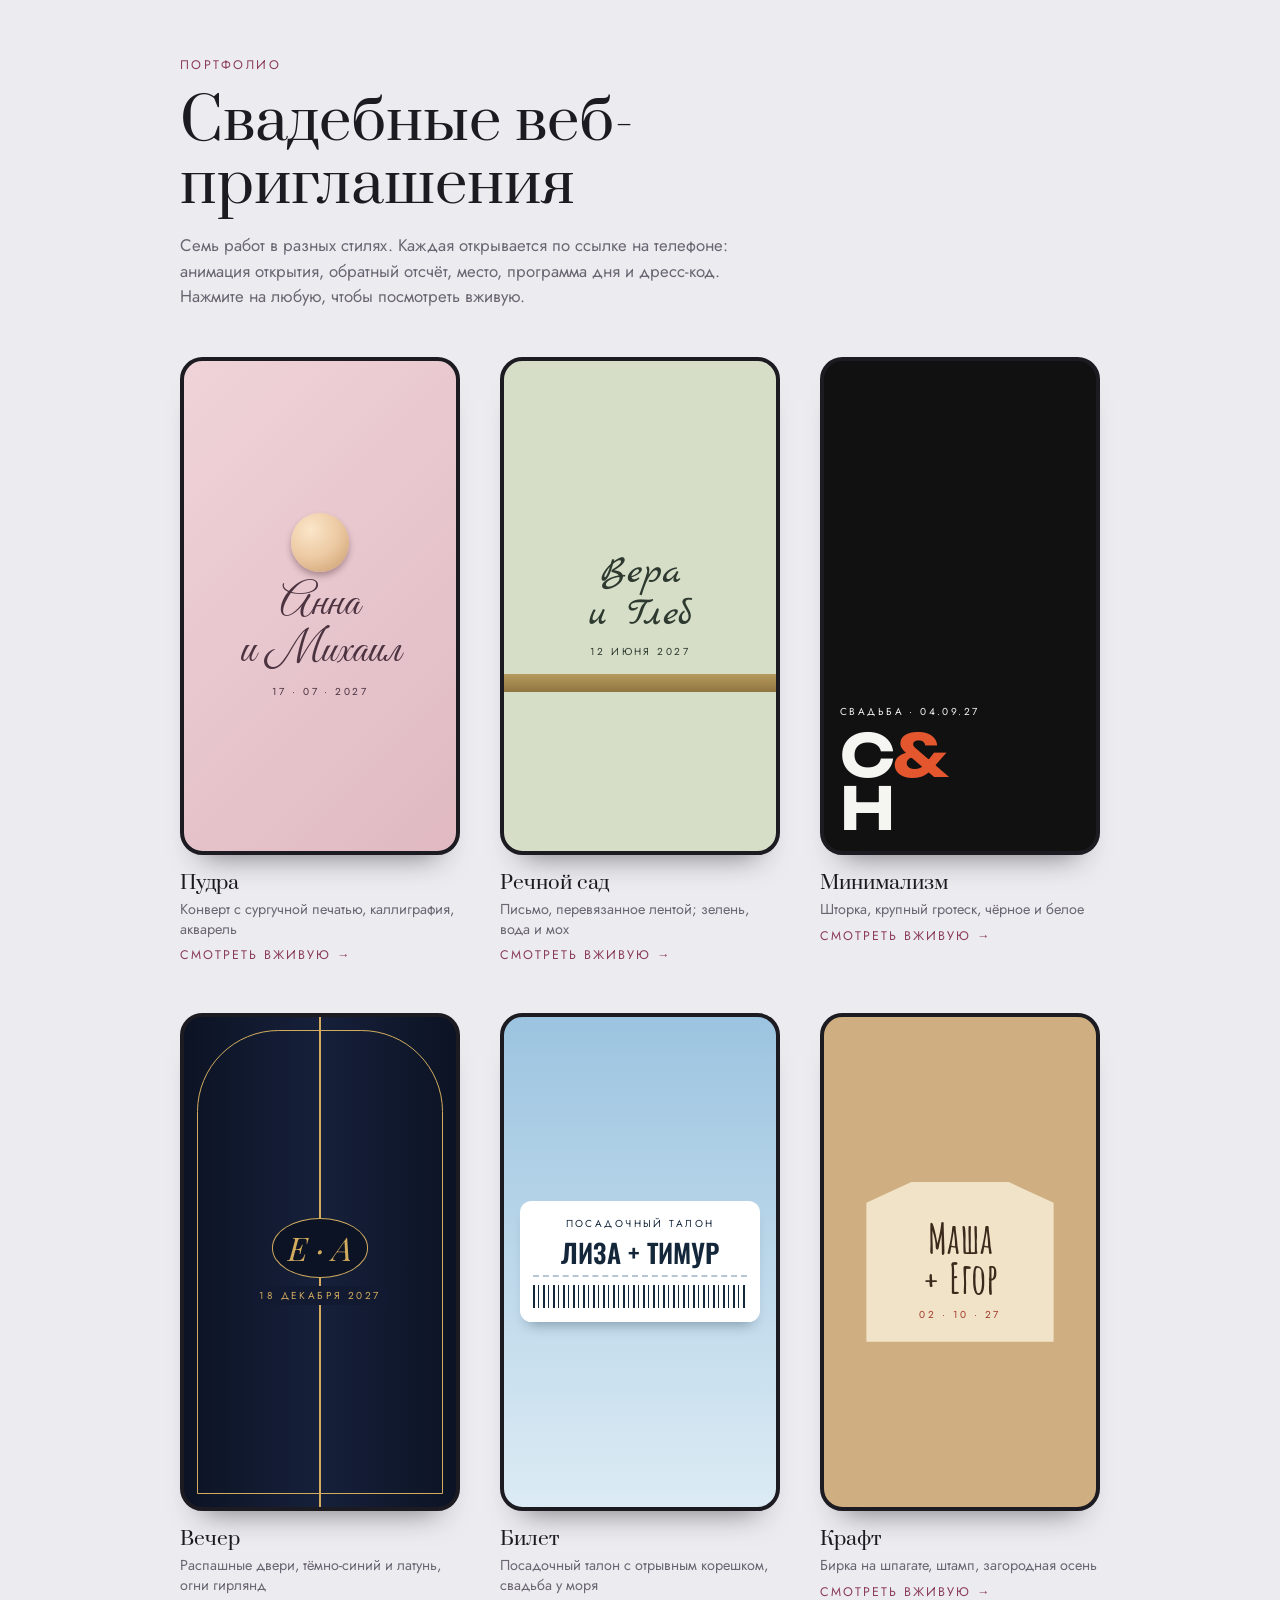
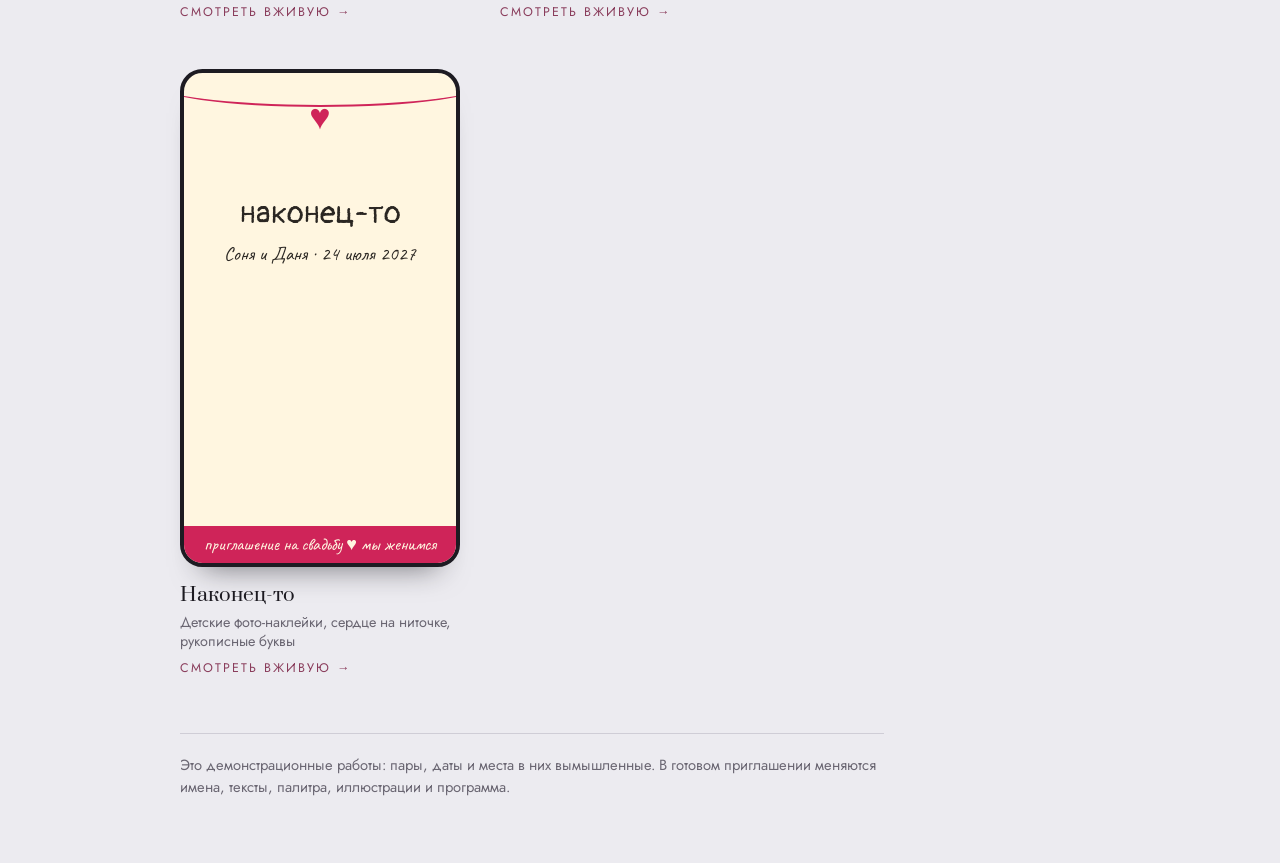
==== commit 7560b2e4: "Add the seventh invitation: childhood photo stickers Co-Authored-By: Claude Opus 5.5 <noreply@anthro" ====
--- a/index.html
+++ b/index.html
@@ -6,8 +6,8 @@
 <meta name="robots" content="noindex,nofollow">
 <meta name="theme-color" content="#ecebf0">
 <title>Свадебные веб-приглашения</title>
-<meta name="description" content="Портфолио: шесть веб-приглашений на свадьбу с анимацией открытия, обратным отсчётом, местом, программой дня и дресс-кодом.">
-<link rel="stylesheet" href="https://fonts.googleapis.com/css2?family=Amatic+SC:wght@700&family=Great+Vibes&family=Jost:wght@400;500&family=Marck+Script&family=Oswald:wght@600&family=Playfair+Display:ital@1&family=Prata&family=Unbounded:wght@700&display=swap">
+<meta name="description" content="Портфолио: семь веб-приглашений на свадьбу с анимацией открытия, обратным отсчётом, местом, программой дня и дресс-кодом.">
+<link rel="stylesheet" href="https://fonts.googleapis.com/css2?family=Amatic+SC:wght@700&family=Caveat:wght@500&family=Pangolin&family=Great+Vibes&family=Jost:wght@400;500&family=Marck+Script&family=Oswald:wght@600&family=Playfair+Display:ital@1&family=Prata&family=Unbounded:wght@700&display=swap">
 <style>
 /* Витрина: спокойный холодный фон, шесть афиш-«телефонов» в сетке, вся карточка — ссылка. */
 :root{
@@ -57,6 +57,12 @@
 .p6 .names{font-family:"Amatic SC",cursive;font-weight:700;font-size:17.7cqw;line-height:.95}
 .p6 .cap{color:#a23b2a}
 @media (min-width:48rem){.grid{grid-template-columns:repeat(3,minmax(0,1fr));gap:3rem 2.5rem}.wrap{max-width:60rem}}
+.p7{background:#fff6e0;color:#2a2622;justify-content:flex-start;padding-top:0}
+.p7 .str{width:140%;height:20cqw;border-bottom:1cqw solid #cf2459;border-radius:0 0 50% 50%;margin-top:-6cqw}
+.p7 .hrt{color:#cf2459;font-size:15cqw;line-height:1;margin-top:-7cqw}
+.p7 .names{font-family:"Pangolin",cursive;font-size:13cqw;margin-top:22cqw}
+.p7 .cap{font-family:"Caveat",cursive;font-size:8cqw;letter-spacing:0;text-transform:none}
+.p7::after{content:"приглашение на свадьбу ♥ мы женимся";position:absolute;left:0;right:0;bottom:0;background:#cf2459;color:#fff6e0;font-family:"Caveat",cursive;font-size:7.5cqw;white-space:nowrap;overflow:hidden;padding:2cqw 4cqw}
 footer{margin-top:3.5rem;padding-top:1.25rem;border-top:1px solid var(--line);color:var(--soft);font-size:.92rem;max-width:44rem}
 </style>
 </head>
@@ -65,7 +71,7 @@
   <header>
     <div class="eyebrow">Портфолио</div>
     <h1>Свадебные веб-приглашения</h1>
-    <p>Шесть работ в разных стилях. Каждая открывается по ссылке на телефоне: анимация открытия, обратный отсчёт, место, программа дня и дресс-код. Нажмите на любую, чтобы посмотреть вживую.</p>
+    <p>Семь работ в разных стилях. Каждая открывается по ссылке на телефоне: анимация открытия, обратный отсчёт, место, программа дня и дресс-код. Нажмите на любую, чтобы посмотреть вживую.</p>
   </header>
 
   <ul class="grid">
@@ -93,6 +99,10 @@
       <div class="phone p6"><div class="tag"><div class="names">Маша<br>+ Егор</div><div class="cap">02 · 10 · 27</div></div></div>
       <div class="meta"><b>Крафт</b><span>Бирка на шпагате, штамп, загородная осень</span><em>Смотреть вживую →</em></div>
     </a></li>
+    <li><a class="work" href="finally/">
+      <div class="phone p7"><div class="str"></div><div class="hrt">♥</div><div class="names">наконец-то</div><div class="cap">Соня и Даня · 24 июля 2027</div></div>
+      <div class="meta"><b>Наконец-то</b><span>Детские фото-наклейки, сердце на ниточке, рукописные буквы</span><em>Смотреть вживую →</em></div>
+    </a></li>
   </ul>
 
   <footer>Это демонстрационные работы: пары, даты и места в них вымышленные. В готовом приглашении меняются имена, тексты, палитра, иллюстрации и программа.</footer>
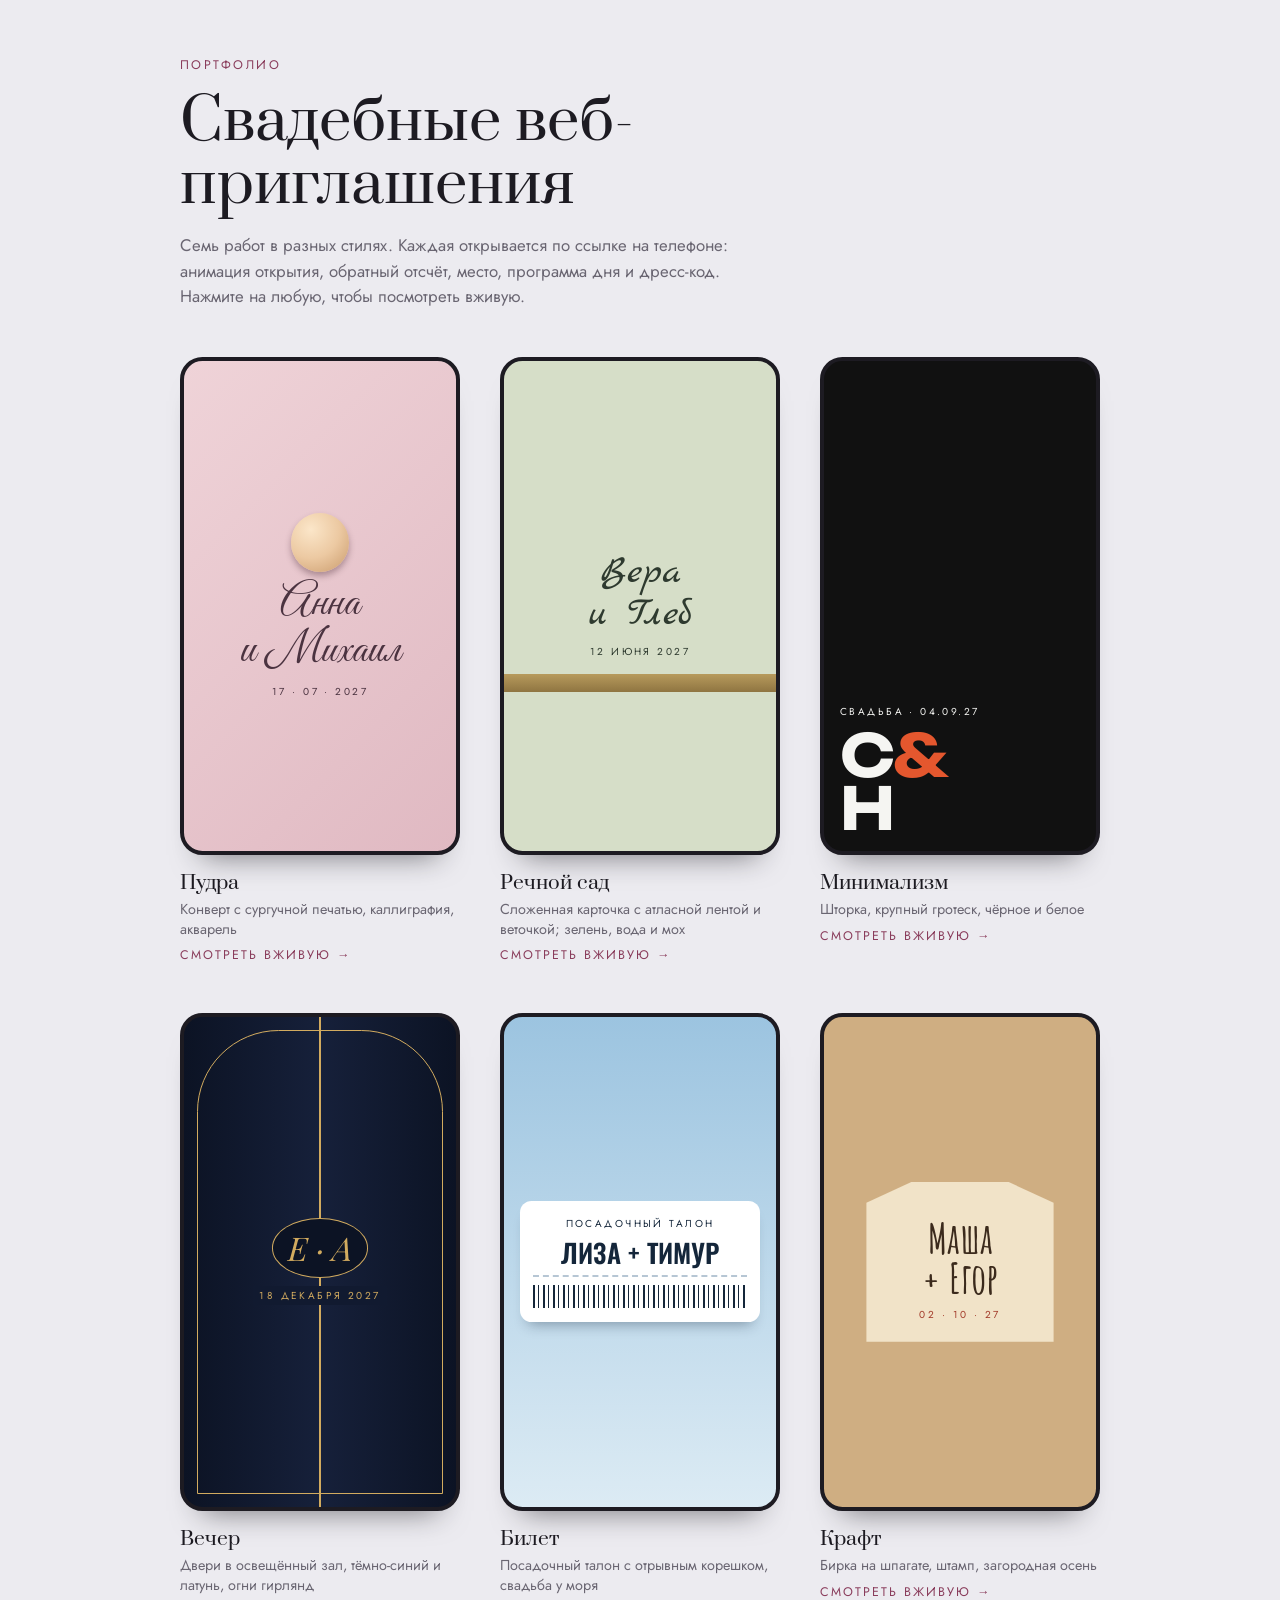
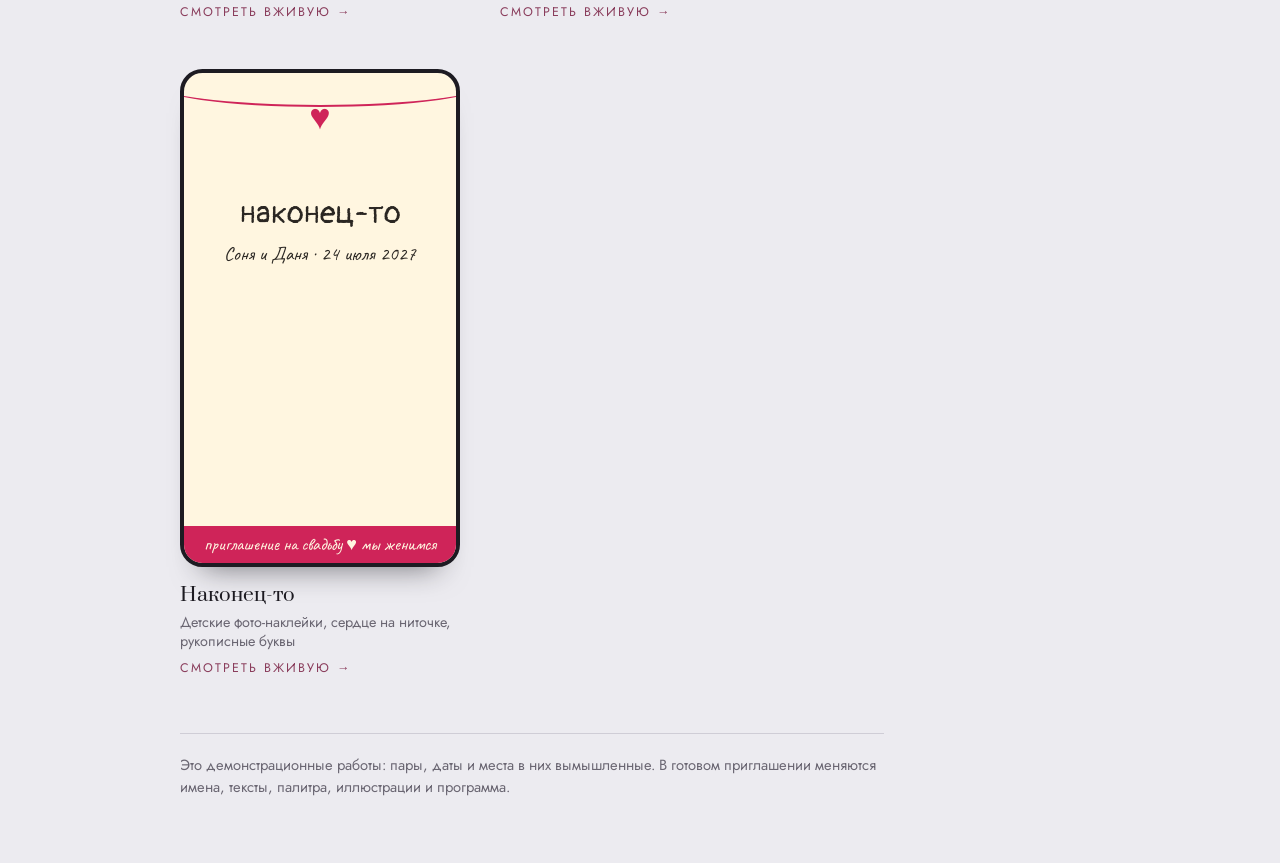
==== commit 7764d4bb: "3D openings for garden (folded card with satin ribbon) and evening (hinged doors into a lit hall), s" ====
--- a/index.html
+++ b/index.html
@@ -6,6 +6,14 @@
 <meta name="robots" content="noindex,nofollow">
 <meta name="theme-color" content="#ecebf0">
 <title>Свадебные веб-приглашения</title>
+<meta property="og:type" content="website">
+<meta property="og:title" content="Свадебные веб-приглашения">
+<meta property="og:description" content="Портфолио: семь приглашений с анимацией открытия. Откройте любое на телефоне.">
+<meta property="og:url" content="https://aalyubaevapple-oss.github.io/invitation/">
+<meta property="og:image" content="https://aalyubaevapple-oss.github.io/invitation/og/portfolio.jpg">
+<meta property="og:image:width" content="1200">
+<meta property="og:image:height" content="630">
+<meta name="twitter:card" content="summary_large_image">
 <meta name="description" content="Портфолио: семь веб-приглашений на свадьбу с анимацией открытия, обратным отсчётом, местом, программой дня и дресс-кодом.">
 <link rel="stylesheet" href="https://fonts.googleapis.com/css2?family=Amatic+SC:wght@700&family=Caveat:wght@500&family=Pangolin&family=Great+Vibes&family=Jost:wght@400;500&family=Marck+Script&family=Oswald:wght@600&family=Playfair+Display:ital@1&family=Prata&family=Unbounded:wght@700&display=swap">
 <style>
@@ -81,7 +89,7 @@
     </a></li>
     <li><a class="work" href="garden/">
       <div class="phone p2"><div class="names">Вера<br>и Глеб</div><div class="cap">12 июня 2027</div></div>
-      <div class="meta"><b>Речной сад</b><span>Письмо, перевязанное лентой; зелень, вода и мох</span><em>Смотреть вживую →</em></div>
+      <div class="meta"><b>Речной сад</b><span>Сложенная карточка с атласной лентой и веточкой; зелень, вода и мох</span><em>Смотреть вживую →</em></div>
     </a></li>
     <li><a class="work" href="mono/">
       <div class="phone p3"><div class="cap">Свадьба · 04.09.27</div><div class="names">С<i>&amp;</i><br>Н</div></div>
@@ -89,7 +97,7 @@
     </a></li>
     <li><a class="work" href="evening/">
       <div class="phone p4"><div class="names">Е · А</div><div class="cap">18 декабря 2027</div></div>
-      <div class="meta"><b>Вечер</b><span>Распашные двери, тёмно-синий и латунь, огни гирлянд</span><em>Смотреть вживую →</em></div>
+      <div class="meta"><b>Вечер</b><span>Двери в освещённый зал, тёмно-синий и латунь, огни гирлянд</span><em>Смотреть вживую →</em></div>
     </a></li>
     <li><a class="work" href="ticket/">
       <div class="phone p5"><div class="tk"><div class="cap">Посадочный талон</div><div class="names">Лиза + Тимур</div><div class="bar"></div></div></div>
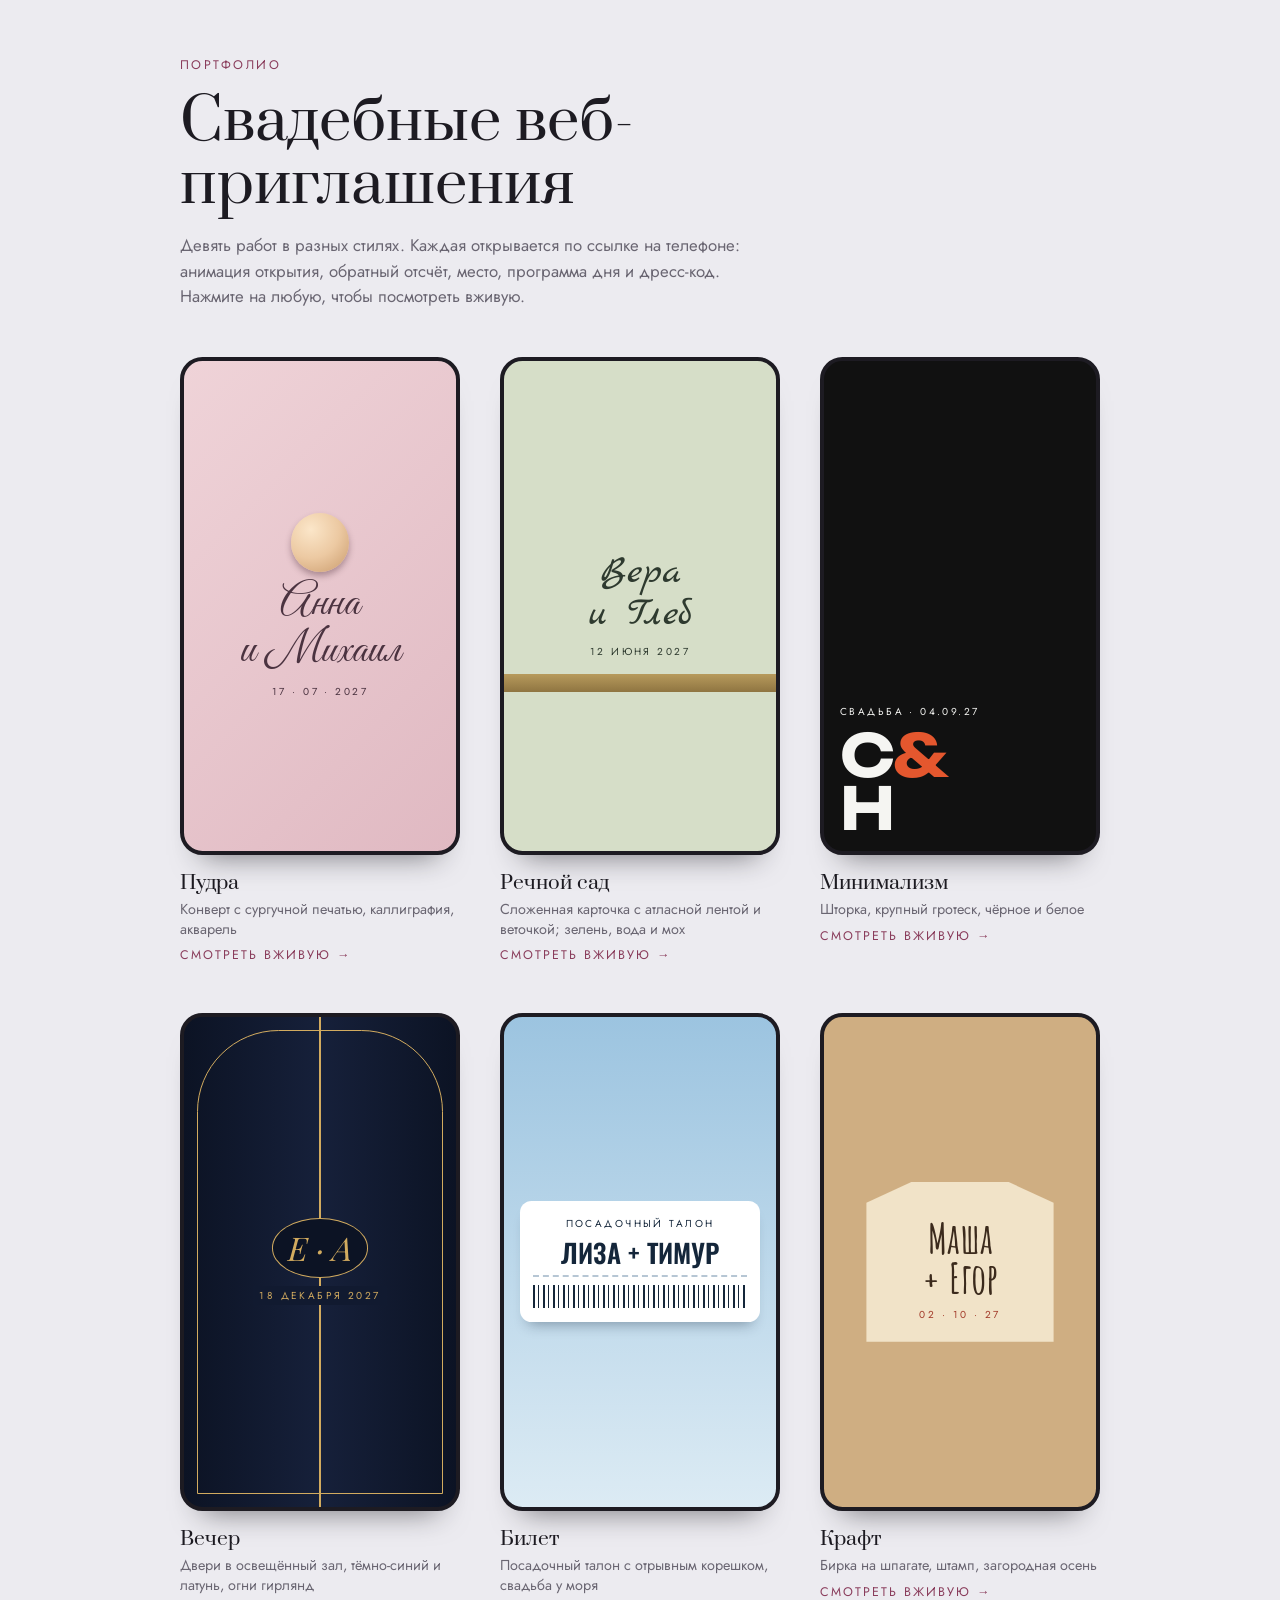
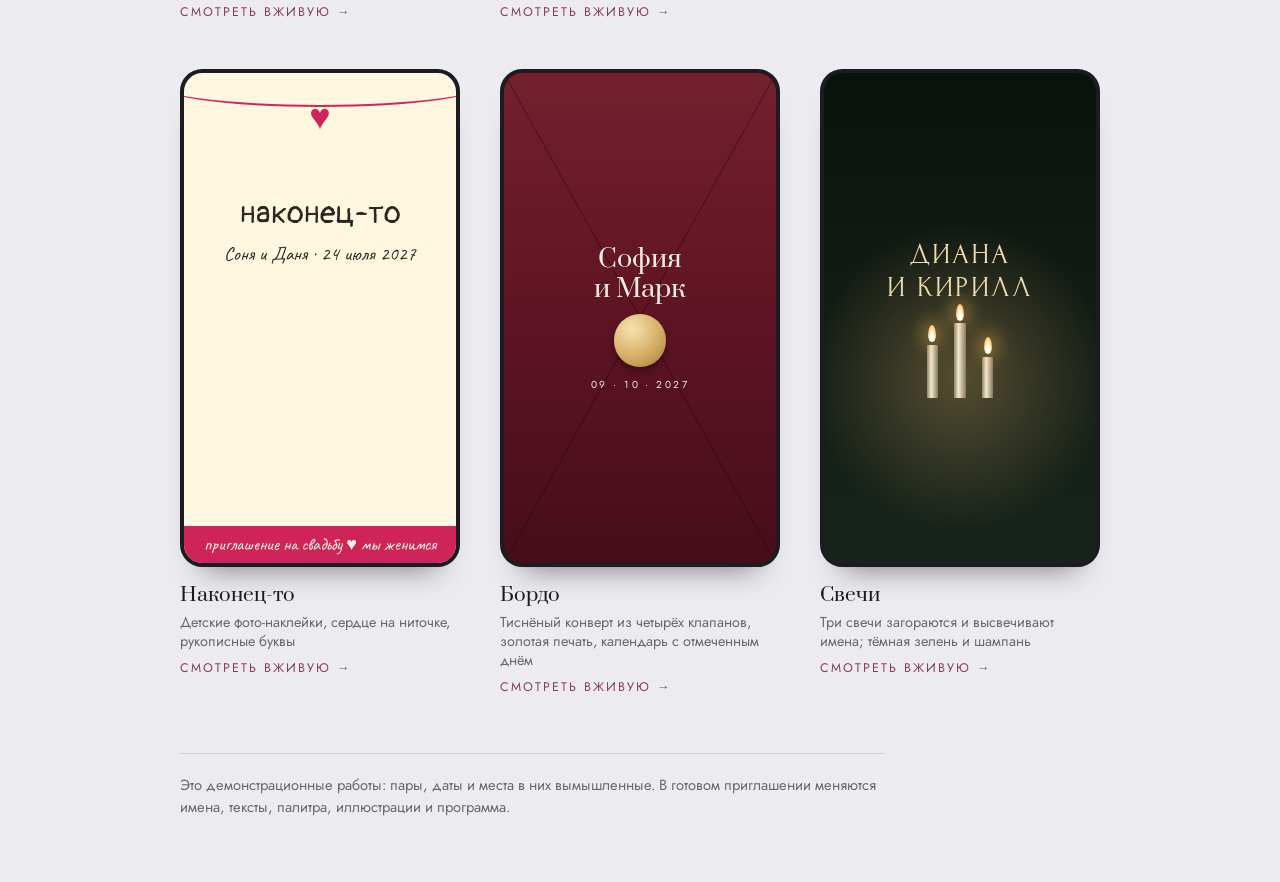
==== commit 5470cc4d: "Two new invitations: bordo (four-flap embossed envelope, calendar) and candle (three candles light u" ====
--- a/index.html
+++ b/index.html
@@ -8,16 +8,16 @@
 <title>Свадебные веб-приглашения</title>
 <meta property="og:type" content="website">
 <meta property="og:title" content="Свадебные веб-приглашения">
-<meta property="og:description" content="Портфолио: семь приглашений с анимацией открытия. Откройте любое на телефоне.">
+<meta property="og:description" content="Портфолио: девять приглашений с анимацией открытия. Откройте любое на телефоне.">
 <meta property="og:url" content="https://aalyubaevapple-oss.github.io/invitation/">
 <meta property="og:image" content="https://aalyubaevapple-oss.github.io/invitation/og/portfolio.jpg">
 <meta property="og:image:width" content="1200">
 <meta property="og:image:height" content="630">
 <meta name="twitter:card" content="summary_large_image">
-<meta name="description" content="Портфолио: семь веб-приглашений на свадьбу с анимацией открытия, обратным отсчётом, местом, программой дня и дресс-кодом.">
-<link rel="stylesheet" href="https://fonts.googleapis.com/css2?family=Amatic+SC:wght@700&family=Caveat:wght@500&family=Pangolin&family=Great+Vibes&family=Jost:wght@400;500&family=Marck+Script&family=Oswald:wght@600&family=Playfair+Display:ital@1&family=Prata&family=Unbounded:wght@700&display=swap">
+<meta name="description" content="Портфолио: девять веб-приглашений на свадьбу с анимацией открытия, обратным отсчётом, местом, программой дня и дресс-кодом.">
+<link rel="stylesheet" href="https://fonts.googleapis.com/css2?family=Amatic+SC:wght@700&family=Caveat:wght@500&family=Pangolin&family=Great+Vibes&family=Jost:wght@400;500&family=Marck+Script&family=Oswald:wght@600&family=Playfair+Display:ital@1&family=Prata&family=Forum&family=Unbounded:wght@700&display=swap">
 <style>
-/* Витрина: спокойный холодный фон, шесть афиш-«телефонов» в сетке, вся карточка — ссылка. */
+/* Витрина: спокойный холодный фон, афиши-«телефоны» в сетке, вся карточка — ссылка. */
 :root{
   --bg:#ecebf0; --ink:#1d1b22; --soft:#6a6672; --line:#cfcdd6; --accent:#8a3d5c;
   --display:"Prata",Georgia,serif; --body:"Jost","Helvetica Neue",Arial,sans-serif;
@@ -71,6 +71,16 @@
 .p7 .names{font-family:"Pangolin",cursive;font-size:13cqw;margin-top:22cqw}
 .p7 .cap{font-family:"Caveat",cursive;font-size:8cqw;letter-spacing:0;text-transform:none}
 .p7::after{content:"приглашение на свадьбу ♥ мы женимся";position:absolute;left:0;right:0;bottom:0;background:#cf2459;color:#fff6e0;font-family:"Caveat",cursive;font-size:7.5cqw;white-space:nowrap;overflow:hidden;padding:2cqw 4cqw}
+.p8{color:#f6ede4;background:linear-gradient(to top right,transparent calc(50% - 1px),rgba(30,0,8,.45) 50%,transparent calc(50% + 1px)),linear-gradient(to bottom right,transparent calc(50% - 1px),rgba(30,0,8,.45) 50%,transparent calc(50% + 1px)),linear-gradient(180deg,#74202f,#5e1424 50%,#460d19)}
+.p8 .dot{width:22cqw;height:22cqw;border-radius:50%;background:radial-gradient(circle at 34% 28%,#f6e2b0,#d9b36c 50%,#a37a35);box-shadow:0 4px 6px rgba(30,0,8,.5)}
+.p8 .names{font-family:"Prata",serif;font-size:10.5cqw;line-height:1.2}
+.p9{background:radial-gradient(ellipse 80% 45% at 50% 62%,rgba(255,200,120,.28),transparent 70%),linear-gradient(180deg,#0b120d,#18241b);color:#ecdcb0}
+.p9 .names{font-family:"Forum",serif;font-size:12cqw;letter-spacing:.07em;text-transform:uppercase;line-height:1.15}
+.p9 .cs{display:flex;align-items:flex-end;gap:7cqw;margin-top:4cqw}
+.p9 .cs i{width:4.6cqw;height:22cqw;border-radius:.6cqw .6cqw 0 0;background:linear-gradient(90deg,#8f8468,#f4ead0 38%,#857a5e);position:relative}
+.p9 .cs i:nth-child(2){height:31cqw}
+.p9 .cs i:nth-child(3){height:17cqw}
+.p9 .cs i::before{content:"";position:absolute;left:50%;bottom:calc(100% + 1.2cqw);width:3.4cqw;height:7cqw;margin-left:-1.7cqw;border-radius:50% 50% 50% 50% / 64% 64% 36% 36%;background:radial-gradient(ellipse at 50% 75%,#fff 0 25%,#ffd27a 60%,#ffa63c);box-shadow:0 0 7cqw 2cqw rgba(255,190,90,.45)}
 footer{margin-top:3.5rem;padding-top:1.25rem;border-top:1px solid var(--line);color:var(--soft);font-size:.92rem;max-width:44rem}
 </style>
 </head>
@@ -79,7 +89,7 @@
   <header>
     <div class="eyebrow">Портфолио</div>
     <h1>Свадебные веб-приглашения</h1>
-    <p>Семь работ в разных стилях. Каждая открывается по ссылке на телефоне: анимация открытия, обратный отсчёт, место, программа дня и дресс-код. Нажмите на любую, чтобы посмотреть вживую.</p>
+    <p>Девять работ в разных стилях. Каждая открывается по ссылке на телефоне: анимация открытия, обратный отсчёт, место, программа дня и дресс-код. Нажмите на любую, чтобы посмотреть вживую.</p>
   </header>
 
   <ul class="grid">
@@ -111,6 +121,14 @@
       <div class="phone p7"><div class="str"></div><div class="hrt">♥</div><div class="names">наконец-то</div><div class="cap">Соня и Даня · 24 июля 2027</div></div>
       <div class="meta"><b>Наконец-то</b><span>Детские фото-наклейки, сердце на ниточке, рукописные буквы</span><em>Смотреть вживую →</em></div>
     </a></li>
+    <li><a class="work" href="bordo/">
+      <div class="phone p8"><div class="names">София<br>и Марк</div><div class="dot"></div><div class="cap">09 · 10 · 2027</div></div>
+      <div class="meta"><b>Бордо</b><span>Тиснёный конверт из четырёх клапанов, золотая печать, календарь с отмеченным днём</span><em>Смотреть вживую →</em></div>
+    </a></li>
+    <li><a class="work" href="candle/">
+      <div class="phone p9"><div class="names">Диана<br>и Кирилл</div><div class="cs"><i></i><i></i><i></i></div></div>
+      <div class="meta"><b>Свечи</b><span>Три свечи загораются и высвечивают имена; тёмная зелень и шампань</span><em>Смотреть вживую →</em></div>
+    </a></li>
   </ul>
 
   <footer>Это демонстрационные работы: пары, даты и места в них вымышленные. В готовом приглашении меняются имена, тексты, палитра, иллюстрации и программа.</footer>
